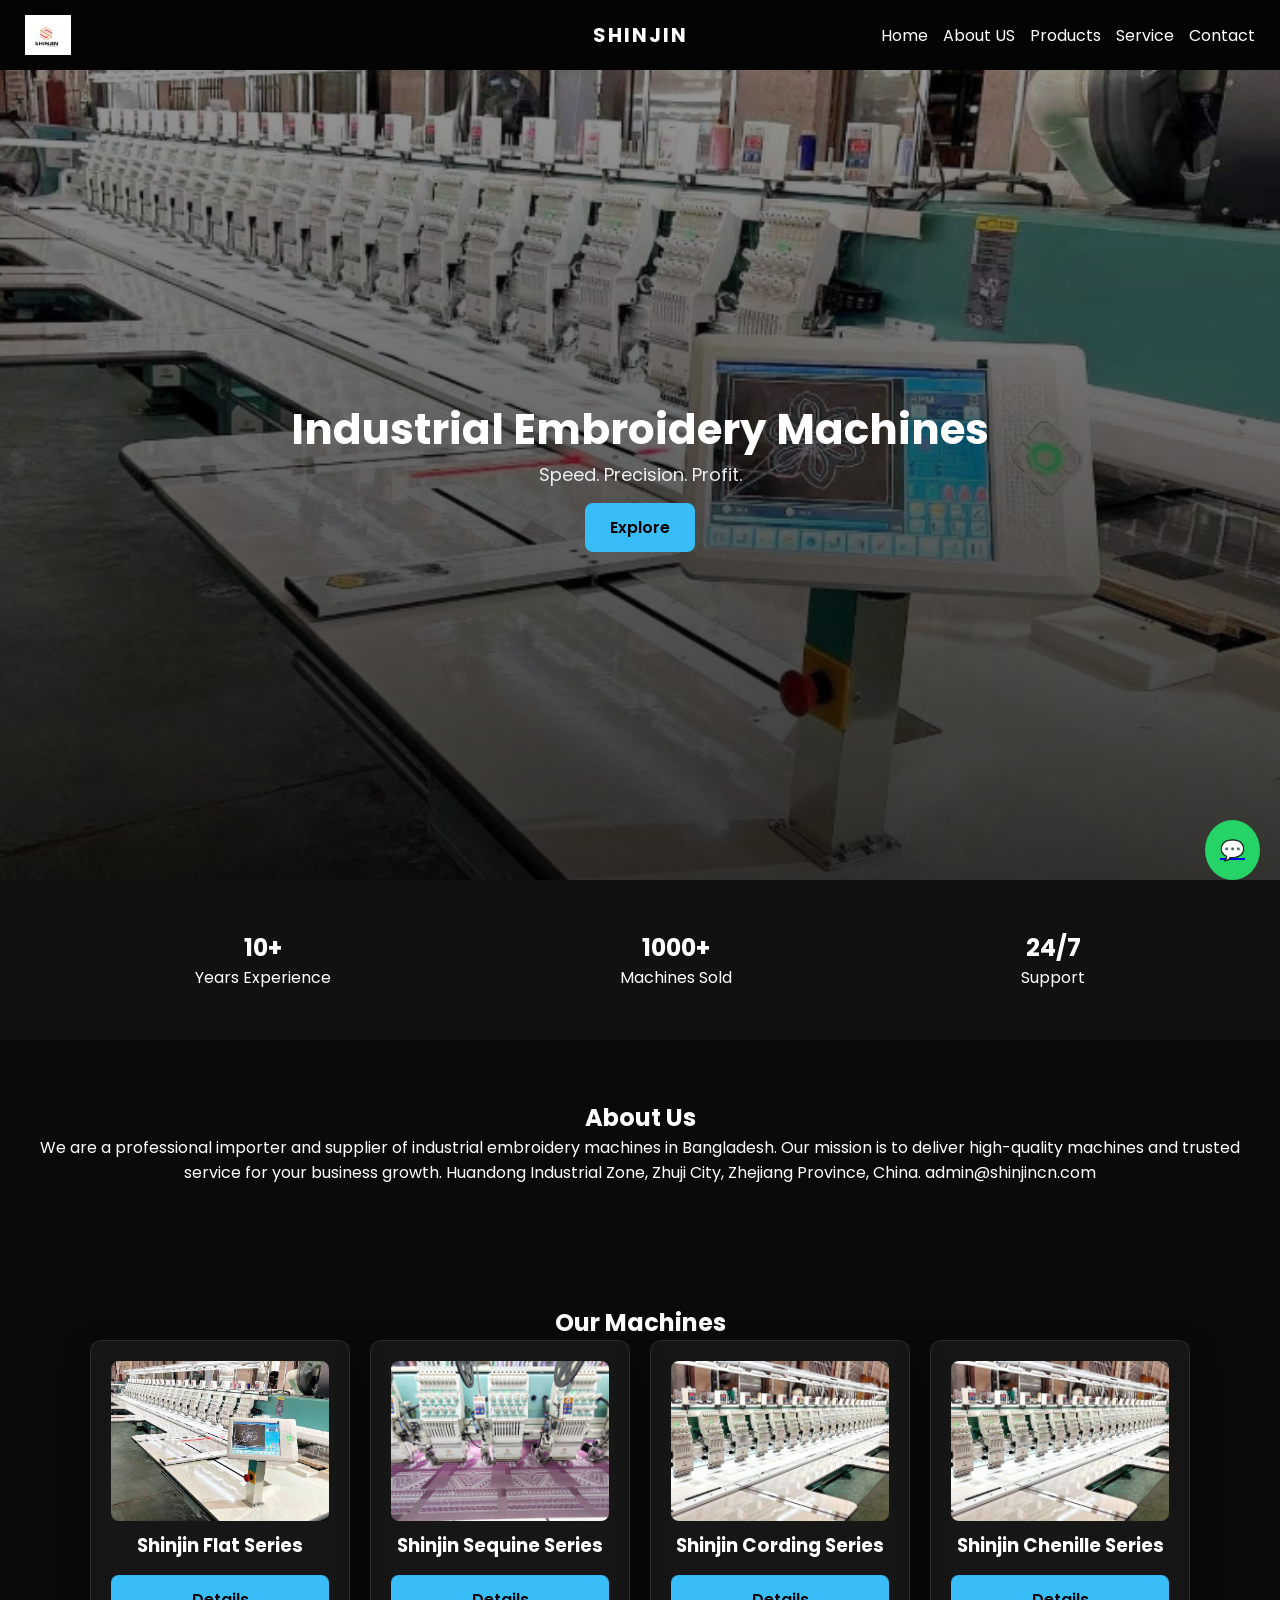
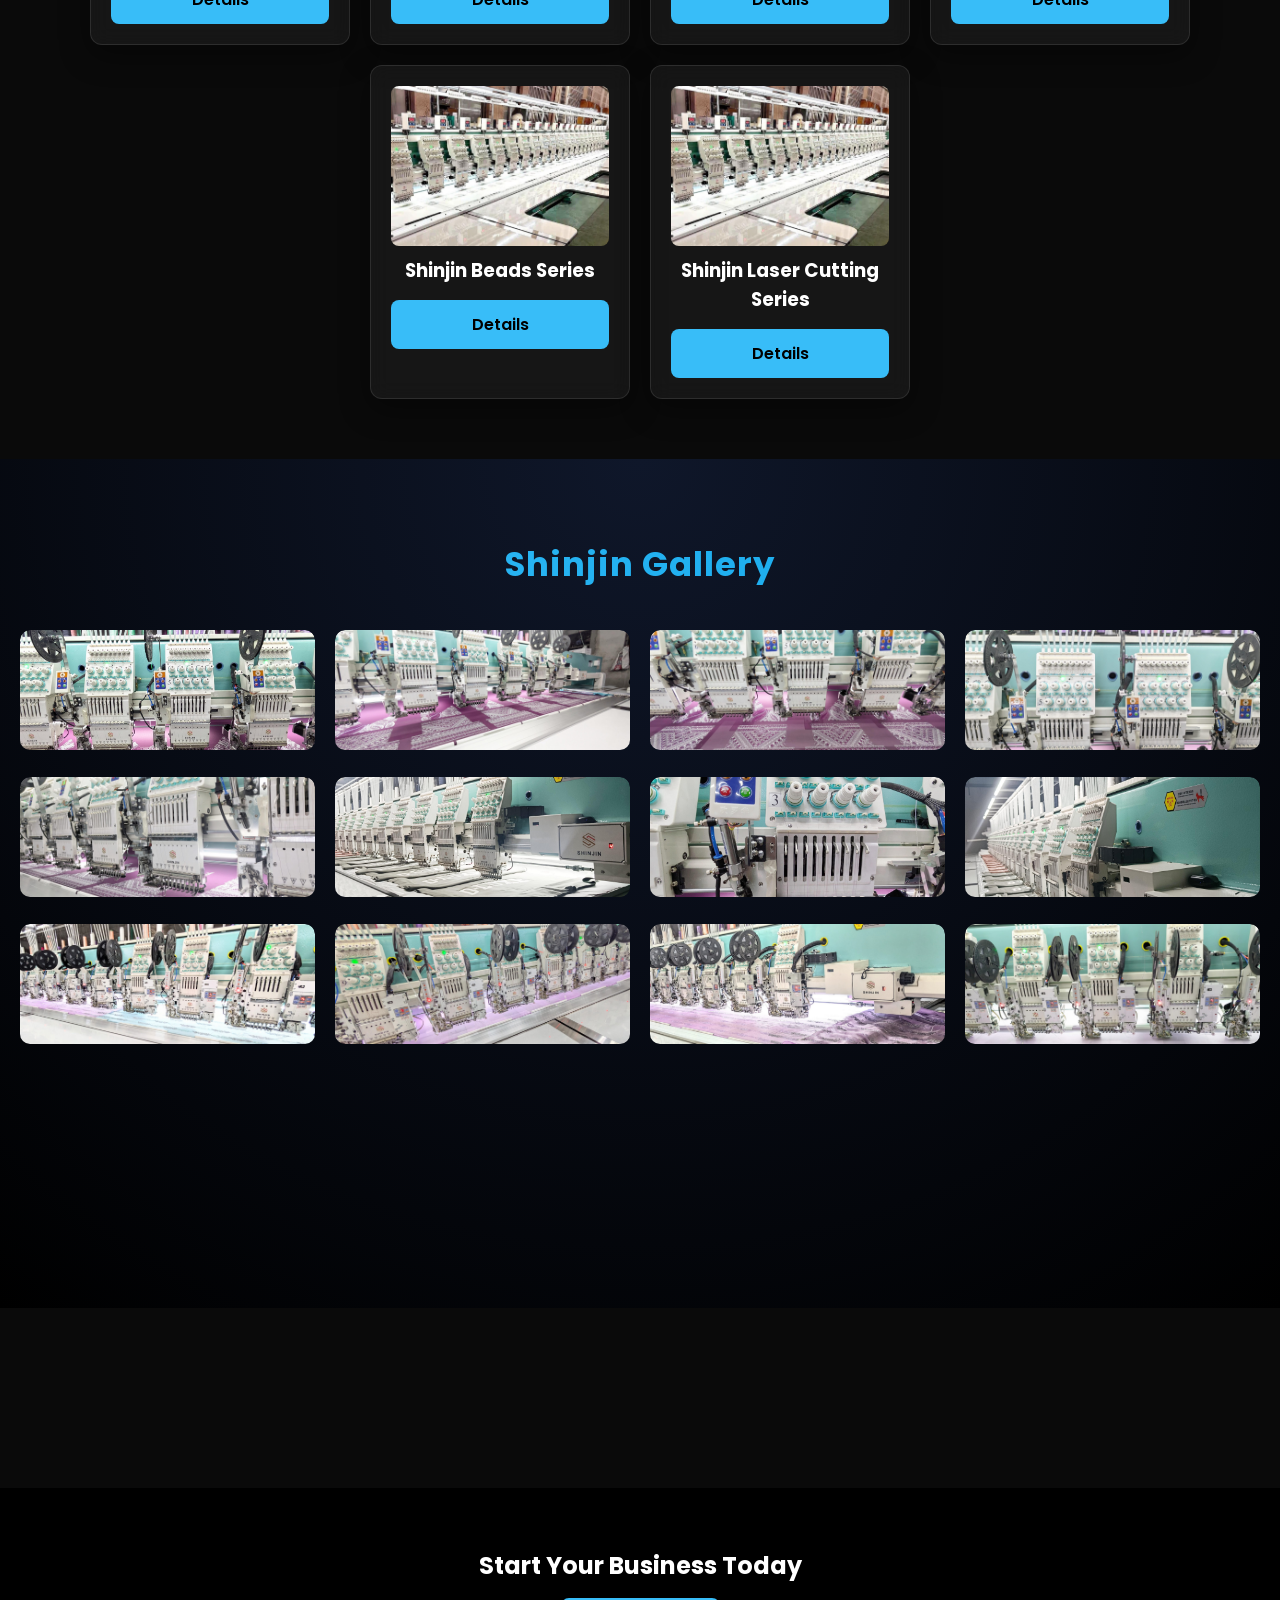
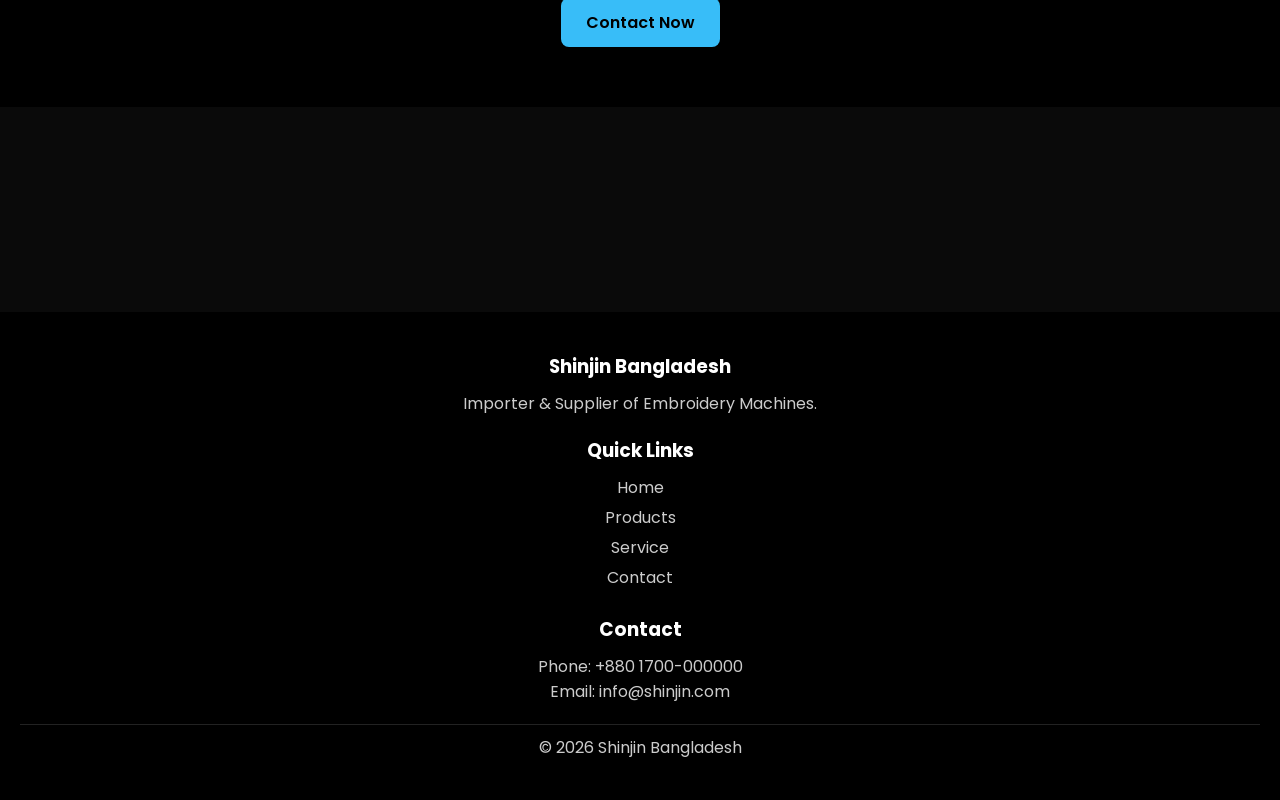
==== index.html @ bee7939e "our machine serise add" ====
<!DOCTYPE html>
<html lang="en">
  <head>
    <meta charset="UTF-8" />
    <meta name="viewport" content="width=device-width, initial-scale=1.0" />
    <title>Shinjin Bangladesh</title>

    <link
      href="https://fonts.googleapis.com/css2?family=Poppins:wght@300;400;600;700&display=swap"
      rel="stylesheet"
    />

    <link rel="stylesheet" href="style.css" />
  </head>

  <body>
    <!-- HEADER -->
    <header>
      <img src="logo.png" class="logo" />

      <div class="brand">SHINJIN</div>

      <div class="menu-toggle" onclick="toggleMenu()">☰</div>

      <nav id="menu">
        <a href="#">Home</a>
        <a href="#about">About US</a>
        <a href="#products">Products</a>
        <a href="#service">Service</a>
        <a href="#contact">Contact</a>
      </nav>
    </header>

    <!-- HERO -->
    <section class="hero">
      <div class="slide active" style="background-image: url('machine1.png')">
        <div class="overlay">
          <h1>Industrial Embroidery Machines</h1>
          <p>Speed. Precision. Profit.</p>
          <a href="#products" class="btn">Explore</a>
        </div>
      </div>

      <div class="slide" style="background-image: url('machine2.png')">
        <div class="overlay">
          <h1>Multihead Machines</h1>
          <p>Bulk Production Solution</p>
        </div>
      </div>

      <div class="slide" style="background-image: url('machine3.png')">
        <div class="overlay">
          <h1>Laser Machines</h1>
          <p>Cutting & Engraving</p>
        </div>
      </div>
    </section>

    <!-- STATS -->
    <section class="stats">
      <div>
        <h2>10+</h2>
        <p>Years Experience</p>
      </div>
      <div>
        <h2>1000+</h2>
        <p>Machines Sold</p>
      </div>
      <div>
        <h2>24/7</h2>
        <p>Support</p>
      </div>
    </section>

    <!-- ABOUT -->
    <section id="about" class="about">
      <h2>About Us</h2>
      <p>
        We are a professional importer and supplier of industrial embroidery
        machines in Bangladesh. Our mission is to deliver high-quality machines
        and trusted service for your business growth. Huandong Industrial Zone,
        Zhuji City, Zhejiang Province, China. admin@shinjincn.com
      </p>
    </section>

    <!-- PRODUCTS -->
    <section id="products" class="products">
      <h2>Our Machines</h2>

      <div class="grid">
        <div class="card">
          <img src="machine1.png" />
          <h3>Shinjin Flat Series</h3>
          <a href="product.html" class="btn">Details</a>
        </div>

        <div class="card">
          <img src="machine2.png" />
          <h3>Shinjin Sequine Series</h3>
          <a href="product.html" class="btn">Details</a>
        </div>

        <div class="card">
          <img src="machine3.png" />
          <h3>Shinjin Cording Series</h3>
          <a href="product.html" class="btn">Details</a>
        </div>
        <div class="card">
          <img src="machine3.png" />
          <h3>Shinjin Chenille Series</h3>
          <a href="product.html" class="btn">Details</a>
        </div>
        <div class="card">
          <img src="machine3.png" />
          <h3>Shinjin Beads Series</h3>
          <a href="product.html" class="btn">Details</a>
        </div>
        <div class="card">
          <img src="machine3.png" />
          <h3>Shinjin Laser Cutting Series</h3>
          <a href="product.html" class="btn">Details</a>
        </div>
      </div>
    </section>
    <!-- PREMIUM GALLERY -->
    <section id="gallery" class="premium-gallery">
      <h2 class="gallery-title">Shinjin Gallery</h2>

      <div class="gallery-grid">
        <div class="gallery-card">
          <img src="images/gallery1.jpg" alt="Shinjin Machine" />
        </div>

        <div class="gallery-card">
          <img src="images/gallery2.jpg" alt="Embroidery Machine" />
        </div>

        <div class="gallery-card">
          <img src="images/gallery3.jpg" alt="Factory Setup" />
        </div>

        <div class="gallery-card">
          <img src="images/gallery4.jpg" alt="Machine Installation" />
        </div>

        <div class="gallery-card">
          <img src="images/gallery5.jpg" alt="Production Work" />
        </div>

        <div class="gallery-card">
          <img src="images/gallery6.jpg" alt="Shinjin Bangladesh" />
        </div>
        <div class="gallery-card">
          <img src="images/gallery7.jpg" alt="Shinjin Bangladesh" />
        </div>
        <div class="gallery-card">
          <img src="images/gallery8.jpg" alt="Shinjin Bangladesh" />
        </div>
        <div class="gallery-card">
          <img src="images/gallery9.jpg" alt="Shinjin Bangladesh" />
        </div>
        <div class="gallery-card">
          <img src="images/gallery10.jpg" alt="Shinjin Bangladesh" />
        </div>
        <div class="gallery-card">
          <img src="images/gallery11.jpg" alt="Shinjin Bangladesh" />
        </div>
        <div class="gallery-card">
          <img src="images/gallery12.jpg" alt="Shinjin Bangladesh" />
        </div>
        <div class="gallery-card">
          <img src="images/gallery13.jpg" alt="Shinjin Bangladesh" />
        </div>
      </div>
      <div class="gallery-controls">
        <button id="showMoreBtn" class="btn">Show More</button>
      </div>
    </section>

    <!-- SERVICE -->
    <section id="service" class="service">
      <h2>Our Services</h2>
      <p>Installation | Maintenance | Repair | Training</p>
    </section>

    <!-- CTA -->
    <section class="cta">
      <h2>Start Your Business Today</h2>
      <a href="#contact" class="btn">Contact Now</a>
    </section>

    <!-- CONTACT -->
    <section id="contact" class="contact">
      <h2>Contact Us</h2>
      <p>Phone: +880 1700-000000</p>
      <p>Email: info@shinjin.com</p>
    </section>

    <!-- WHATSAPP -->
    <a href="https://wa.me/8801700000000" class="whatsapp">💬</a>

    <!-- FOOTER -->
    <footer>
      <div class="footer-container">
        <div class="footer-col">
          <h3>Shinjin Bangladesh</h3>
          <p>Importer & Supplier of Embroidery Machines.</p>
        </div>

        <div class="footer-col">
          <h3>Quick Links</h3>
          <a href="#">Home</a>
          <a href="#products">Products</a>
          <a href="#service">Service</a>
          <a href="#contact">Contact</a>
        </div>

        <div class="footer-col">
          <h3>Contact</h3>
          <p>Phone: +880 1700-000000</p>
          <p>Email: info@shinjin.com</p>
        </div>
      </div>

      <p class="footer-bottom">© 2026 Shinjin Bangladesh</p>
    </footer>

    <!-- SCRIPT -->
    <script>
      /* SLIDER */
      let slides = document.querySelectorAll(".slide");
      let current = 0;

      setInterval(() => {
        slides[current].classList.remove("active");
        current = (current + 1) % slides.length;
        slides[current].classList.add("active");
      }, 4000);

      /* MOBILE MENU */
      function toggleMenu() {
        document.getElementById("menu").classList.toggle("show");
      }

      /* HEADER SHRINK */
      let header = document.querySelector("header");

      window.addEventListener("scroll", () => {
        if (window.scrollY > 50) {
          header.classList.add("shrink");
        } else {
          header.classList.remove("shrink");
        }
      });

      /* ACTIVE MENU */
      const sections = document.querySelectorAll("section");
      const navLinks = document.querySelectorAll("#menu a");

      window.addEventListener("scroll", () => {
        let scrollPos = window.scrollY + 150;

        sections.forEach((section) => {
          let top = section.offsetTop;
          let bottom = top + section.offsetHeight;
          let id = section.getAttribute("id");

          if (scrollPos >= top && scrollPos < bottom) {
            navLinks.forEach((link) => {
              link.classList.remove("active");

              if (link.getAttribute("href") === "#" + id) {
                link.classList.add("active");
              }
            });
          }
        });
      });

      /* AUTO CLOSE MENU */
      document.querySelectorAll("#menu a").forEach((link) => {
        link.addEventListener("click", () => {
          document.getElementById("menu").classList.remove("show");
        });
      });

      document.addEventListener("click", function (e) {
        const menu = document.getElementById("menu");
        const toggle = document.querySelector(".menu-toggle");

        if (!menu.contains(e.target) && !toggle.contains(e.target)) {
          menu.classList.remove("show");
        }
      });

      /* FADE IN */
      const observer = new IntersectionObserver((entries) => {
        entries.forEach((entry) => {
          if (entry.isIntersecting) {
            entry.target.classList.add("show");
          }
        });
      });

      sections.forEach((section) => {
        observer.observe(section);
      });

      /* GALLERY ANIMATION */
      const galleryCards = document.querySelectorAll(".gallery-card");

      const galleryObserver = new IntersectionObserver((entries) => {
        entries.forEach((entry) => {
          if (entry.isIntersecting) {
            entry.target.classList.add("show");
          }
        });
      });

      galleryCards.forEach((card) => {
        galleryObserver.observe(card);
      });

      /* LIGHTBOX */
      document.querySelectorAll(".gallery-card img").forEach((img) => {
        img.addEventListener("click", () => {
          const lightbox = document.createElement("div");
          lightbox.classList.add("lightbox");

          lightbox.innerHTML = `<img src="${img.src}">`;

          lightbox.addEventListener("click", () => {
            lightbox.remove();
          });

          document.body.appendChild(lightbox);
        });
      });

      /* SHOW MORE (MOBILE) */
      const galleryItems = document.querySelectorAll(".gallery-card");
      const showMoreBtn = document.getElementById("showMoreBtn");

      let expanded = false;

      function setupGallery() {
        if (window.innerWidth <= 768) {
          galleryItems.forEach((item, index) => {
            if (index > 2) {
              item.classList.add("hidden");
            }
          });
          showMoreBtn.style.display = "inline-block";
        } else {
          galleryItems.forEach((item) => item.classList.remove("hidden"));
          showMoreBtn.style.display = "none";
        }
      }

      setupGallery();

      showMoreBtn.addEventListener("click", () => {
        expanded = !expanded;

        if (expanded) {
          galleryItems.forEach((item) => item.classList.remove("hidden"));
          showMoreBtn.textContent = "Show Less";
        } else {
          galleryItems.forEach((item, index) => {
            if (index > 2) {
              item.classList.add("hidden");
            }
          });
          showMoreBtn.textContent = "Show More";

          document.getElementById("gallery").scrollIntoView({
            behavior: "smooth",
          });
        }
      });

      window.addEventListener("resize", setupGallery);
    </script>
  </body>
</html>
---- style.css ----
* {
  margin: 0;
  padding: 0;
  box-sizing: border-box;
}

body {
  font-family: "Poppins", sans-serif;
  background: #0a0a0a;
  color: white;
  scroll-behavior: smooth;
}

/* HEADER */
header {
  position: fixed;
  width: 100%;
  top: 0;
  z-index: 1000;
  display: flex;
  justify-content: space-between;
  align-items: center;
  padding: 15px 25px;
  background: rgba(0, 0, 0, 0.6);
  backdrop-filter: blur(10px);
  transition: 0.3s;
}

header.shrink {
  padding: 8px 20px;
  background: rgba(0, 0, 0, 0.85);
}

.logo {
  height: 40px;
}

/* CENTER BRAND */
.brand {
  position: absolute;
  left: 50%;
  transform: translateX(-50%);
  font-weight: 700;
  font-size: 20px;
  letter-spacing: 2px;
  color: white;
}

/* NAV */
nav {
  display: flex;
  gap: 15px;
}

nav a {
  color: white;
  text-decoration: none;
  transition: 0.3s;
  position: relative;
}

nav a:hover {
  color: #38bdf8;
}

/* ACTIVE LINK */
nav a.active {
  color: #38bdf8;
}

nav a.active::after {
  content: "";
  position: absolute;
  width: 100%;
  height: 2px;
  bottom: -5px;
  left: 0;
  background: #38bdf8;
}

/* MENU TOGGLE */
.menu-toggle {
  display: none;
  font-size: 26px;
  cursor: pointer;
}

/* HERO */
.hero {
  margin-top: 70px;
  position: relative;
  height: 90vh;
}

.slide {
  position: absolute;
  width: 100%;
  height: 100%;
  background-size: cover;
  background-position: center;
  opacity: 0;
  transition: 1.2s ease-in-out;
}

.slide.active {
  opacity: 1;
}

.overlay {
  width: 100%;
  height: 100%;
  background: linear-gradient(
    to bottom,
    rgba(0, 0, 0, 0.4),
    rgba(0, 0, 0, 0.8)
  );
  display: flex;
  flex-direction: column;
  justify-content: center;
  align-items: center;
  text-align: center;
  padding: 20px;
}

.overlay h1 {
  font-size: 42px;
}

.overlay p {
  font-size: 18px;
  opacity: 0.9;
}

/* BUTTON */
.btn {
  display: inline-block;
  margin-top: 15px;
  background: #38bdf8;
  padding: 12px 25px;
  color: black;
  text-decoration: none;
  border-radius: 8px;
  transition: 0.3s;
  font-weight: 600;
}

.btn:hover {
  background: #0ea5e9;
  transform: scale(1.05);
}

/* STATS */
.stats {
  display: flex;
  justify-content: space-around;
  padding: 50px;
  background: #111;
  flex-wrap: wrap;
  text-align: center;
}

/* ABOUT */
.about {
  padding: 60px 20px;
  text-align: center;
}

/* PRODUCTS */
.products {
  padding: 60px 20px;
  text-align: center;
}
/* PRODUCT PAGE */
.product-page {
  display: flex;
  gap: 40px;
  padding: 120px 40px;
  flex-wrap: wrap;
  align-items: center;
  justify-content: center;
}
/* PREMIUM GALLERY */
.premium-gallery {
  padding: 80px 20px;
  background: radial-gradient(circle at top, #0f172a, #000);
  text-align: center;
}

.gallery-title {
  font-size: 34px;
  margin-bottom: 40px;
  font-weight: 700;
  letter-spacing: 1px;
  background: linear-gradient(90deg, #38bdf8, #0ea5e9);
  -webkit-background-clip: text;
  -webkit-text-fill-color: transparent;
}

/* GRID */
.gallery-grid {
  display: grid;
  grid-template-columns: repeat(auto-fit, minmax(260px, 1fr));
  gap: 20px;
}

/* CARD */
.gallery-card {
  position: relative;
  overflow: hidden;
  border-radius: 16px;
  cursor: pointer;
  transform: translateY(40px);
  opacity: 0;
  transition: 0.6s ease;
}

.gallery-card.show {
  transform: translateY(0);
  opacity: 1;
}

/* IMAGE */
.gallery-card img {
  width: 100%;
  height: 260px;
  object-fit: cover;
  transition: 0.5s ease;
}

/* HOVER EFFECT */
.gallery-card:hover img {
  transform: scale(1.12) rotate(1deg);
}

/* OVERLAY */
.gallery-card::after {
  content: "VIEW";
  position: absolute;
  top: 0;
  left: 0;
  width: 100%;
  height: 100%;
  background: rgba(0, 0, 0, 0.6);
  color: white;
  font-weight: 600;
  font-size: 18px;
  display: flex;
  justify-content: center;
  align-items: center;
  opacity: 0;
  transition: 0.4s;
}

.gallery-card:hover::after {
  opacity: 1;
}

/* LIGHTBOX */
.lightbox {
  position: fixed;
  top: 0;
  left: 0;
  width: 100%;
  height: 100%;
  background: rgba(0, 0, 0, 0.9);
  display: flex;
  justify-content: center;
  align-items: center;
  z-index: 9999;
}

.lightbox img {
  max-width: 90%;
  max-height: 85%;
  border-radius: 12px;
  animation: zoomIn 0.4s ease;
}

/* IMAGE SECTION */
.product-img {
  flex: 1;
  display: flex;
  justify-content: center;
  align-items: center;
}

.product-img img {
  width: 100%;
  max-width: 420px;
  height: auto;
  border-radius: 12px;
  box-shadow: 0 10px 30px rgba(0, 0, 0, 0.5);
  transition: 0.3s;
}

.product-img img:hover {
  transform: scale(1.03);
}

/* INFO SECTION */
.product-info {
  flex: 1;
  max-width: 500px;
}

/* LIST */
.product-info ul {
  margin: 20px 0;
  padding-left: 20px;
}

.product-info li {
  margin-bottom: 10px;
  font-size: 15px;
  opacity: 0.9;
}
/* GALLERY */
.gallery {
  display: flex;
  gap: 12px;
  justify-content: center;
  padding: 20px;
  flex-wrap: wrap;
}
.gallery-card {
  border-radius: 10px;
}

.gallery-card img {
  border-radius: 10px;
}

.gallery img {
  width: 90px;
  height: 70px;
  object-fit: cover;
  cursor: pointer;
  border-radius: 8px;
  transition: 0.3s;
  border: 2px solid transparent;
}

.gallery img:hover {
  transform: scale(1.08);
  border-color: #38bdf8;
}

/* BUTTON CENTER */
.gallery-controls {
  margin-top: 30px;
  text-align: center;
}

.grid {
  display: flex;
  gap: 20px;
  justify-content: center;
  flex-wrap: wrap;
}

.card {
  background: rgba(255, 255, 255, 0.05);
  backdrop-filter: blur(10px);
  border: 1px solid rgba(255, 255, 255, 0.1);
  box-shadow: 0 10px 30px rgba(0, 0, 0, 0.4);
  padding: 20px;
  width: 260px;
  border-radius: 12px;
  transition: 0.3s;
  display: flex;
  flex-direction: column;
}

.card:hover {
  transform: translateY(-10px);
}

.card img {
  width: 100%;
  height: 160px;
  object-fit: cover;
  border-radius: 8px;
  margin-bottom: 10px;
}

/* SERVICE */
.service {
  padding: 60px 20px;
  text-align: center;
  background: #111;
}

/* CTA */
.cta {
  padding: 60px 20px;
  text-align: center;
  background: black;
}

/* CONTACT */
.contact {
  padding: 60px 20px;
  text-align: center;
  background: #111;
}

/* WHATSAPP */
.whatsapp {
  position: fixed;
  bottom: 20px;
  right: 20px;
  background: #25d366;
  padding: 15px;
  border-radius: 50%;
  font-size: 20px;
}

/* FOOTER */
footer {
  background: #000;
  padding: 40px 20px;
  color: #ccc;
}

.footer-container {
  display: flex;
  justify-content: space-between;
  flex-wrap: wrap;
  gap: 20px;
}

.footer-col {
  flex: 1;
  min-width: 200px;
}

.footer-col h3 {
  color: white;
  margin-bottom: 10px;
}

.footer-col a {
  display: block;
  color: #ccc;
  text-decoration: none;
  margin-bottom: 5px;
}

.footer-col a:hover {
  color: #38bdf8;
}

.footer-bottom {
  text-align: center;
  margin-top: 20px;
  border-top: 1px solid #222;
  padding-top: 10px;
}

/* FADE IN */
.about,
.products,
.service,
.contact,
.stats {
  opacity: 0;
  transform: translateY(40px);
  transition: 0.6s ease;
}

.show {
  opacity: 1;
  transform: translateY(0);
}

/* MOBILE */
@media (max-width: 768px) {
  .menu-toggle {
    display: block;
  }

  nav {
    display: none;
    position: fixed;
    top: 50%;
    left: 50%;
    transform: translate(-50%, -50%);
    background: rgba(0, 0, 0, 0.95);
    backdrop-filter: blur(15px);
    width: 85%;
    max-width: 300px;
    padding: 30px 20px;
    border-radius: 15px;
    flex-direction: column;
    align-items: center;
    gap: 20px;
    z-index: 2000;
  }

  nav.show {
    display: flex;
  }

  nav a {
    font-size: 18px;
    padding: 10px 0;
    width: 100%;
    text-align: center;
    border-bottom: 1px solid rgba(255, 255, 255, 0.1);
  }

  nav a:last-child {
    border-bottom: none;
  }

  .overlay h1 {
    font-size: 26px;
  }

  .btn {
    width: 90%;
  }
  .product-page {
    flex-direction: column;
    padding: 100px 20px;
    text-align: center;
  }

  .product-img img {
    max-width: 90%;
  }

  .product-info {
    max-width: 100%;
  }

  .gallery img {
    width: 70px;
    height: 60px;
  }
  .gallery-title {
    font-size: 26px;
  }

  .gallery-card img {
    height: 200px;
  }
  .gallery-card.hidden {
    display: none;
  }
  /* .gallery-grid {
    grid-template-columns: repeat(2, 1fr); /* 2 column */
  gap: 10px;
}

.gallery-card img {
  height: 140px; /* image ছোট */
}
*/ .gallery-grid {
  grid-template-columns: repeat(2, 1fr);
}

.gallery-card img {
  height: 120px;
}

.footer-container {
  flex-direction: column;
  text-align: center;
}
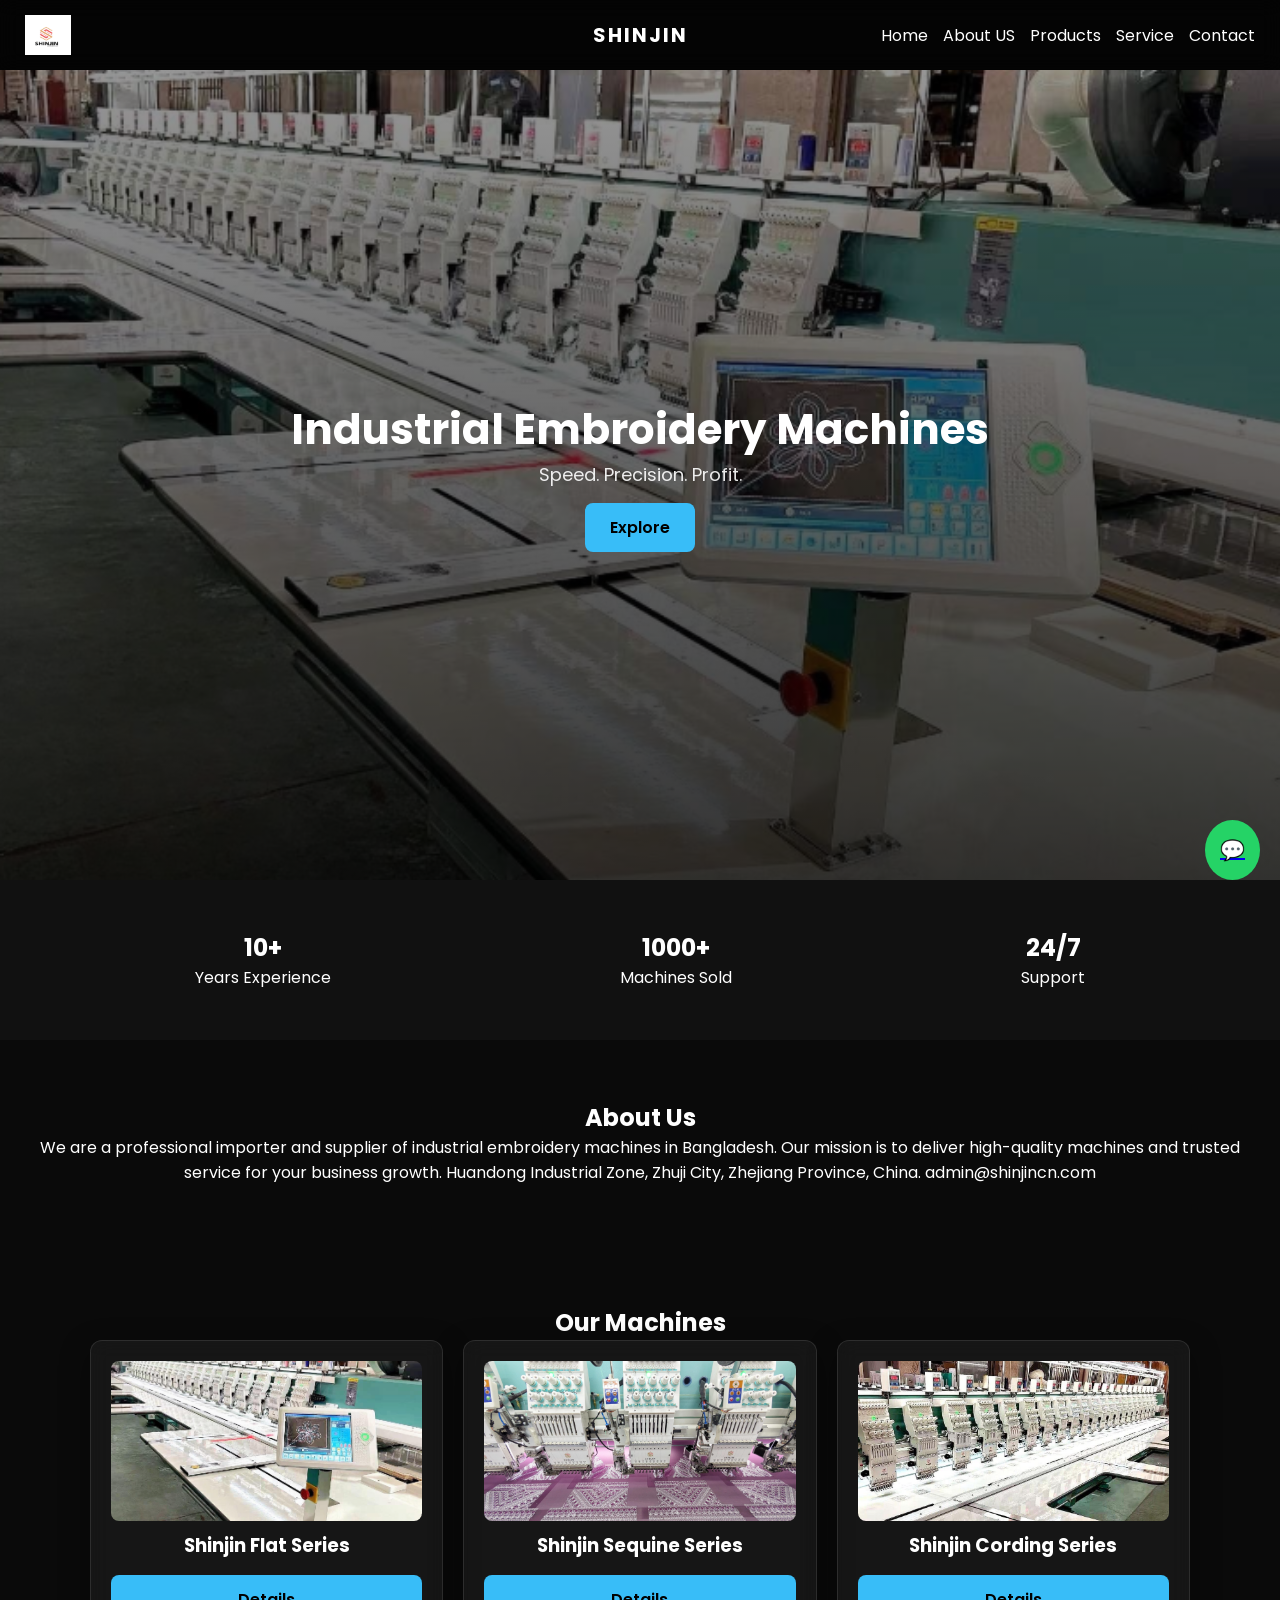
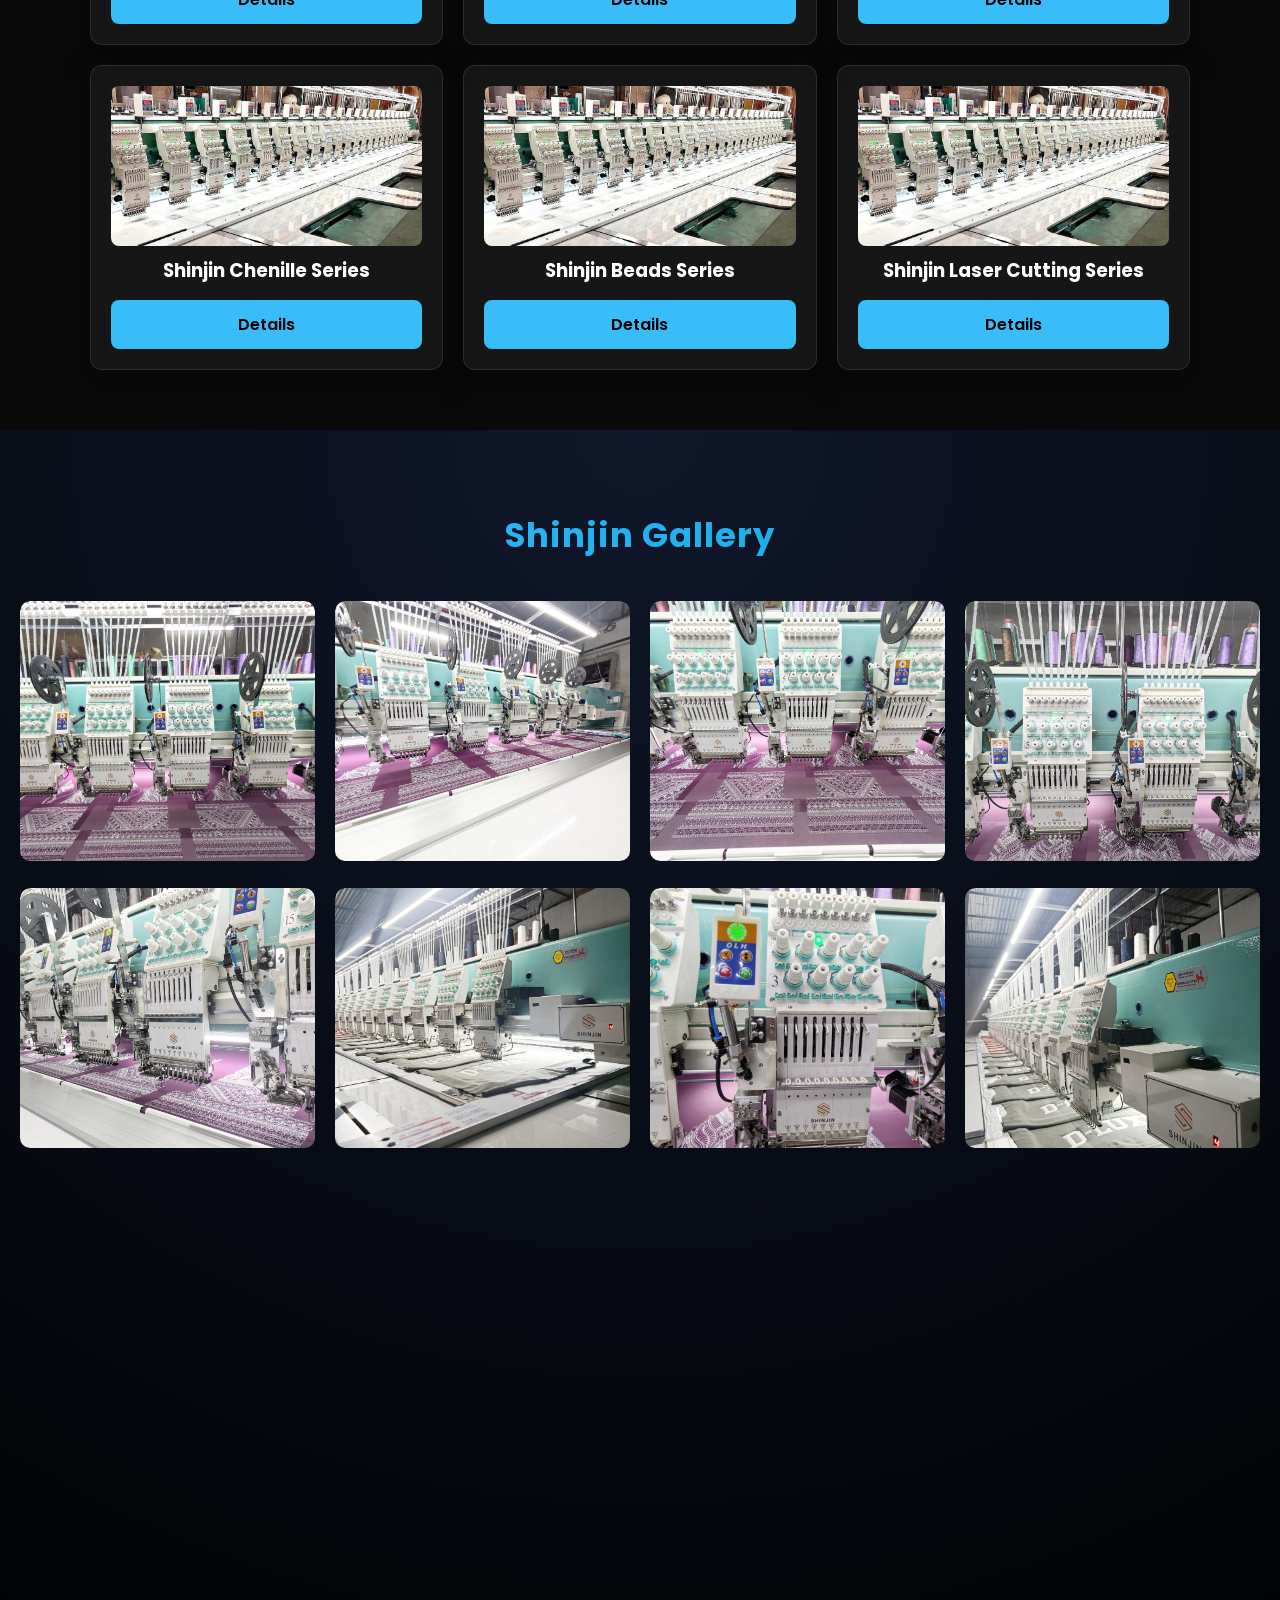
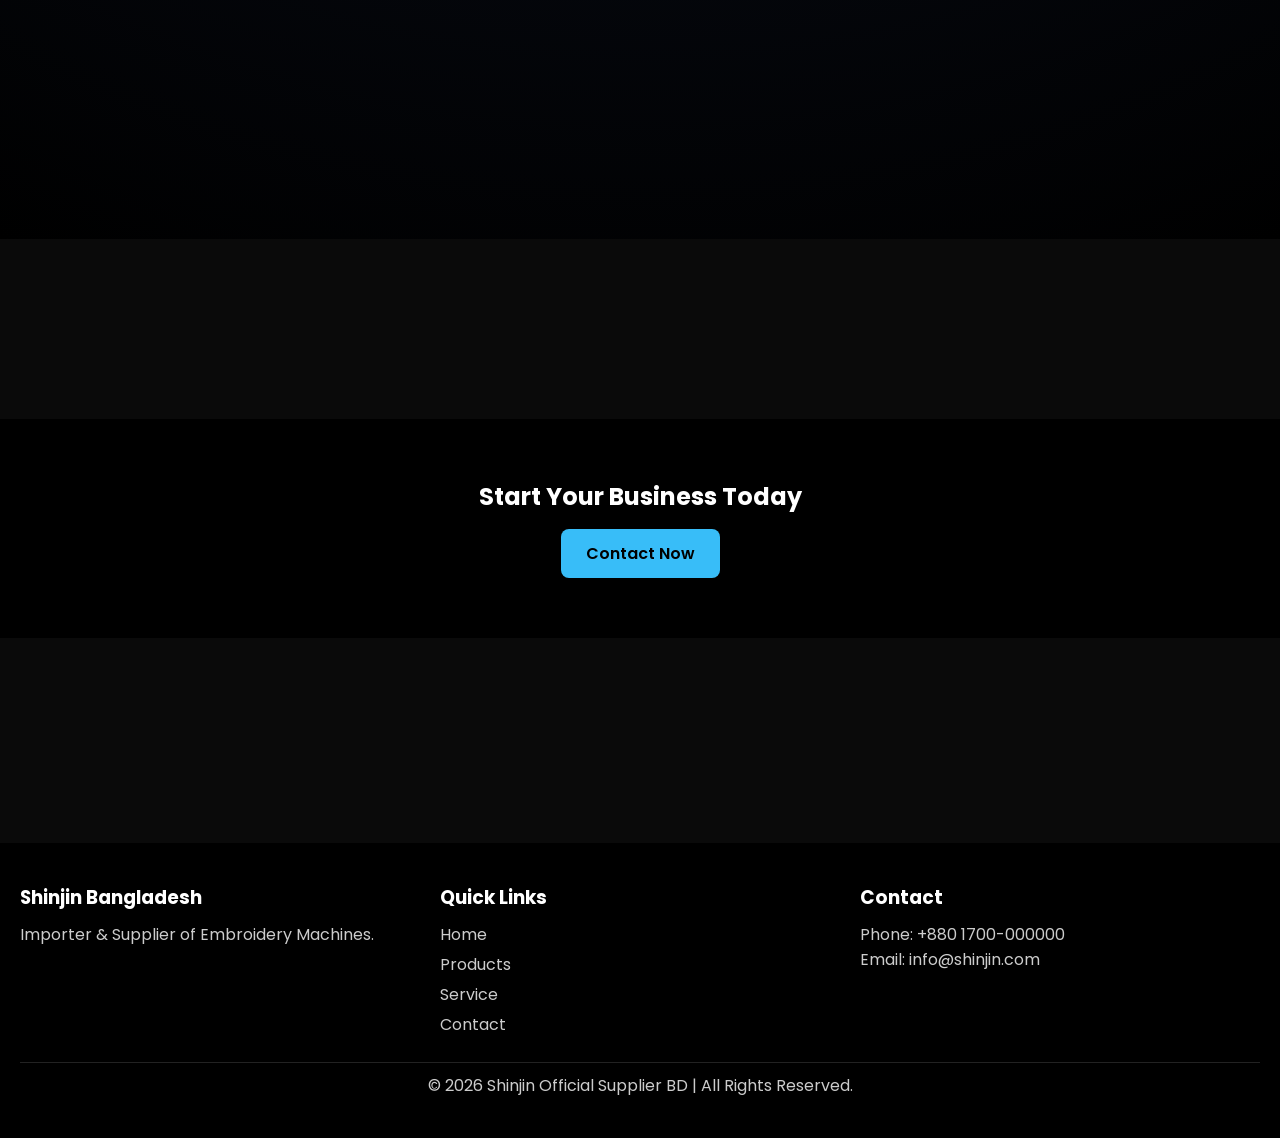
==== commit fd46d2b3: "machine detals update" ====
--- a/index.html
+++ b/index.html
@@ -222,7 +222,9 @@
         </div>
       </div>
 
-      <p class="footer-bottom">© 2026 Shinjin Bangladesh</p>
+      <p class="footer-bottom">
+        © 2026 Shinjin Official Supplier BD | All Rights Reserved.
+      </p>
     </footer>
 
     <!-- SCRIPT -->
--- a/style.css
+++ b/style.css
@@ -352,10 +352,11 @@
 }
 
 .grid {
-  display: flex;
+  display: grid;
+  grid-template-columns: repeat(3, 1fr); /* desktop 3 column */
   gap: 20px;
-  justify-content: center;
-  flex-wrap: wrap;
+  max-width: 1100px;
+  margin: auto;
 }
 
 .card {
@@ -364,7 +365,7 @@
   border: 1px solid rgba(255, 255, 255, 0.1);
   box-shadow: 0 10px 30px rgba(0, 0, 0, 0.4);
   padding: 20px;
-  width: 260px;
+  width: 100%;
   border-radius: 12px;
   transition: 0.3s;
   display: flex;
@@ -534,7 +535,7 @@
     max-width: 100%;
   }
 
-  .gallery img {
+  */ .gallery img {
     width: 70px;
     height: 60px;
   }
@@ -548,7 +549,7 @@
   .gallery-card.hidden {
     display: none;
   }
-  /* .gallery-grid {
+  .gallery-grid {
     grid-template-columns: repeat(2, 1fr); /* 2 column */
   gap: 10px;
 }
@@ -556,8 +557,8 @@
 .gallery-card img {
   height: 140px; /* image ছোট */
 }
-*/ .gallery-grid {
-  grid-template-columns: repeat(2, 1fr);
+.grid {
+  grid-template-columns: repeat(2, 1fr); /* Mobile: 2 ta kore */
 }
 
 .gallery-card img {
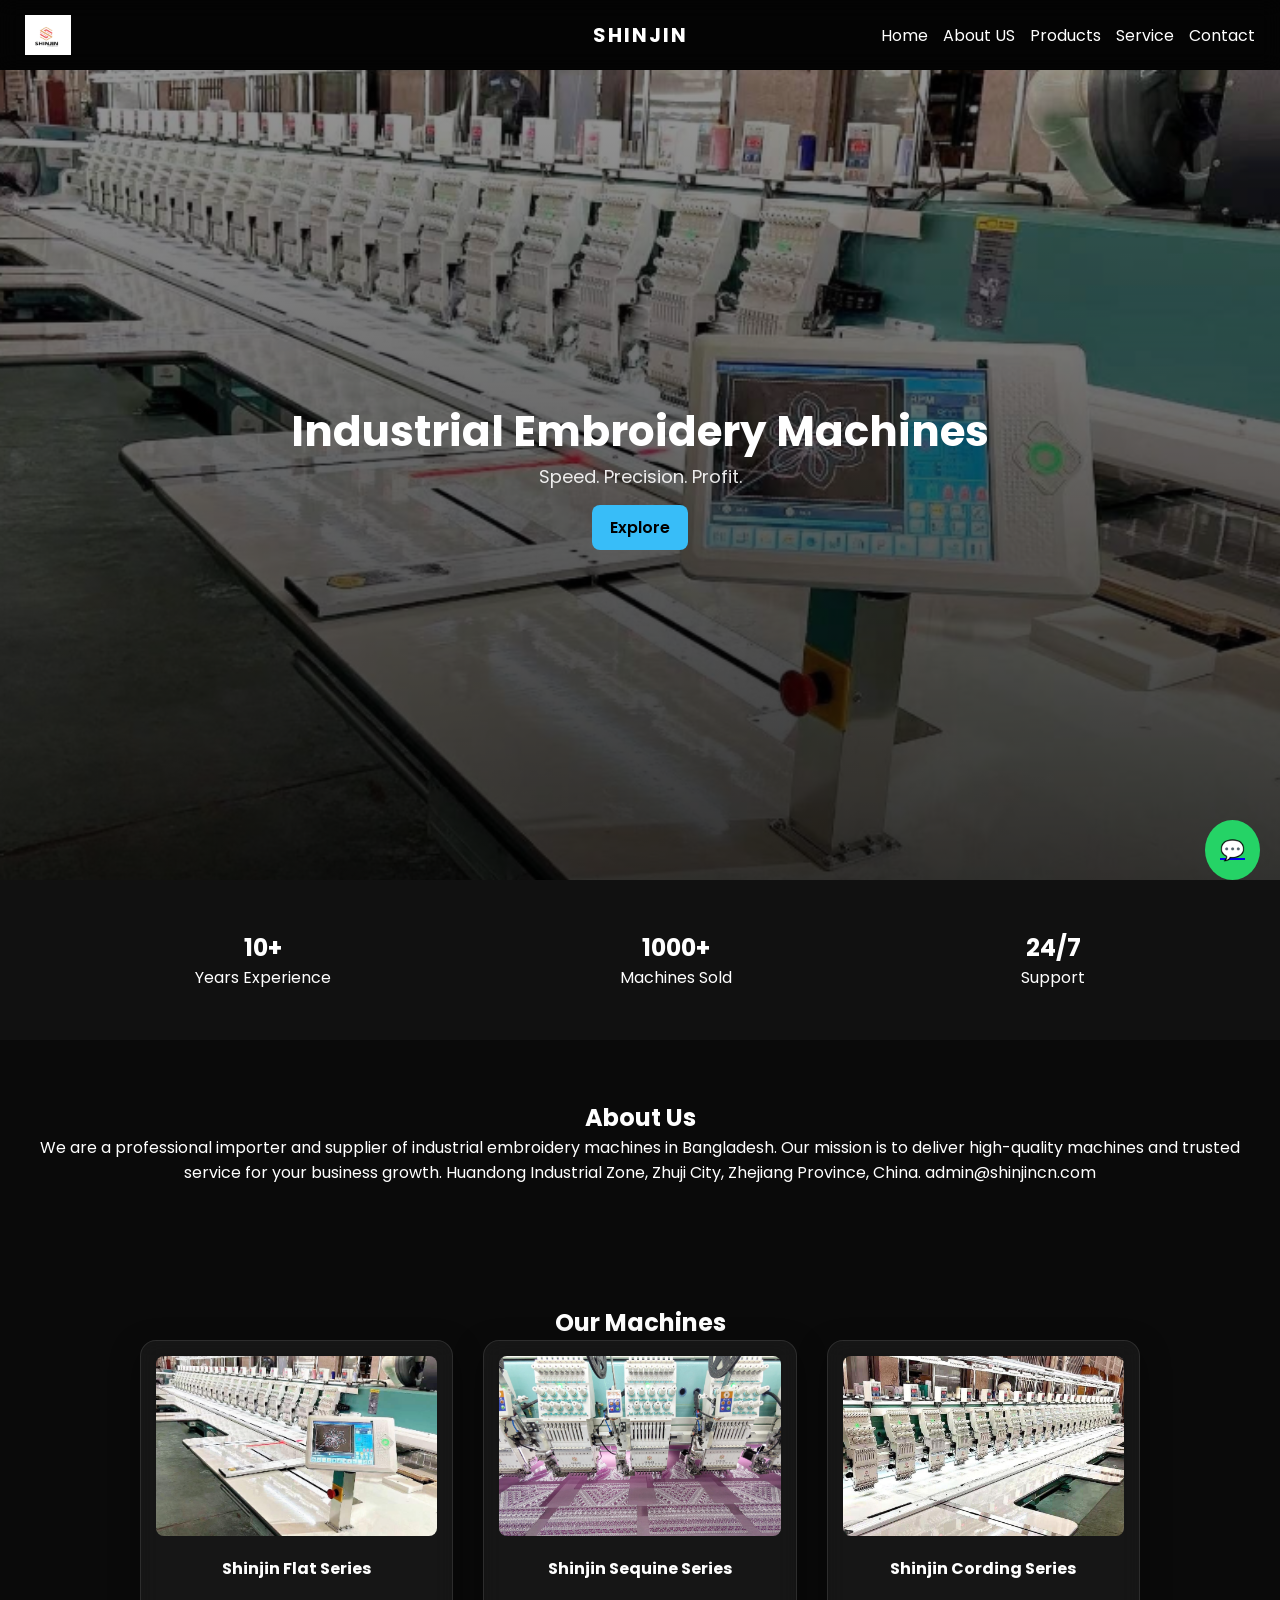
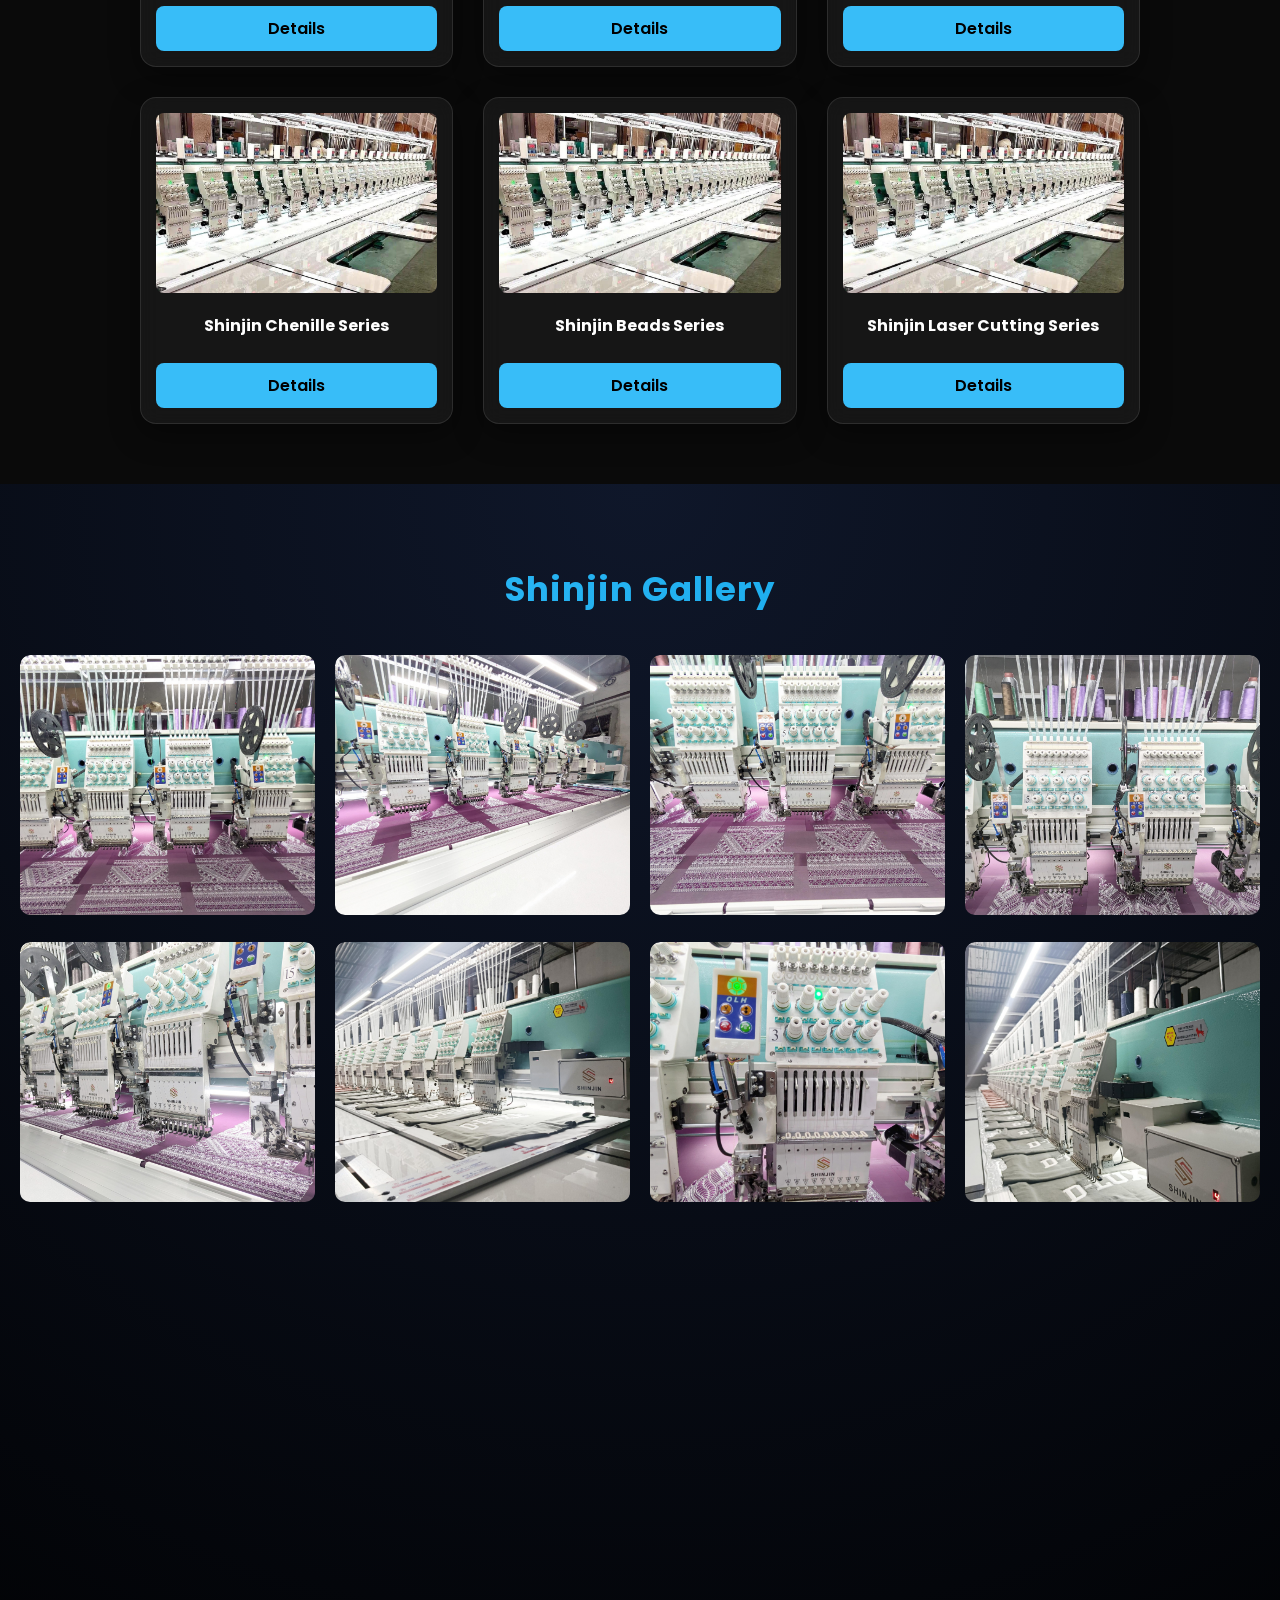
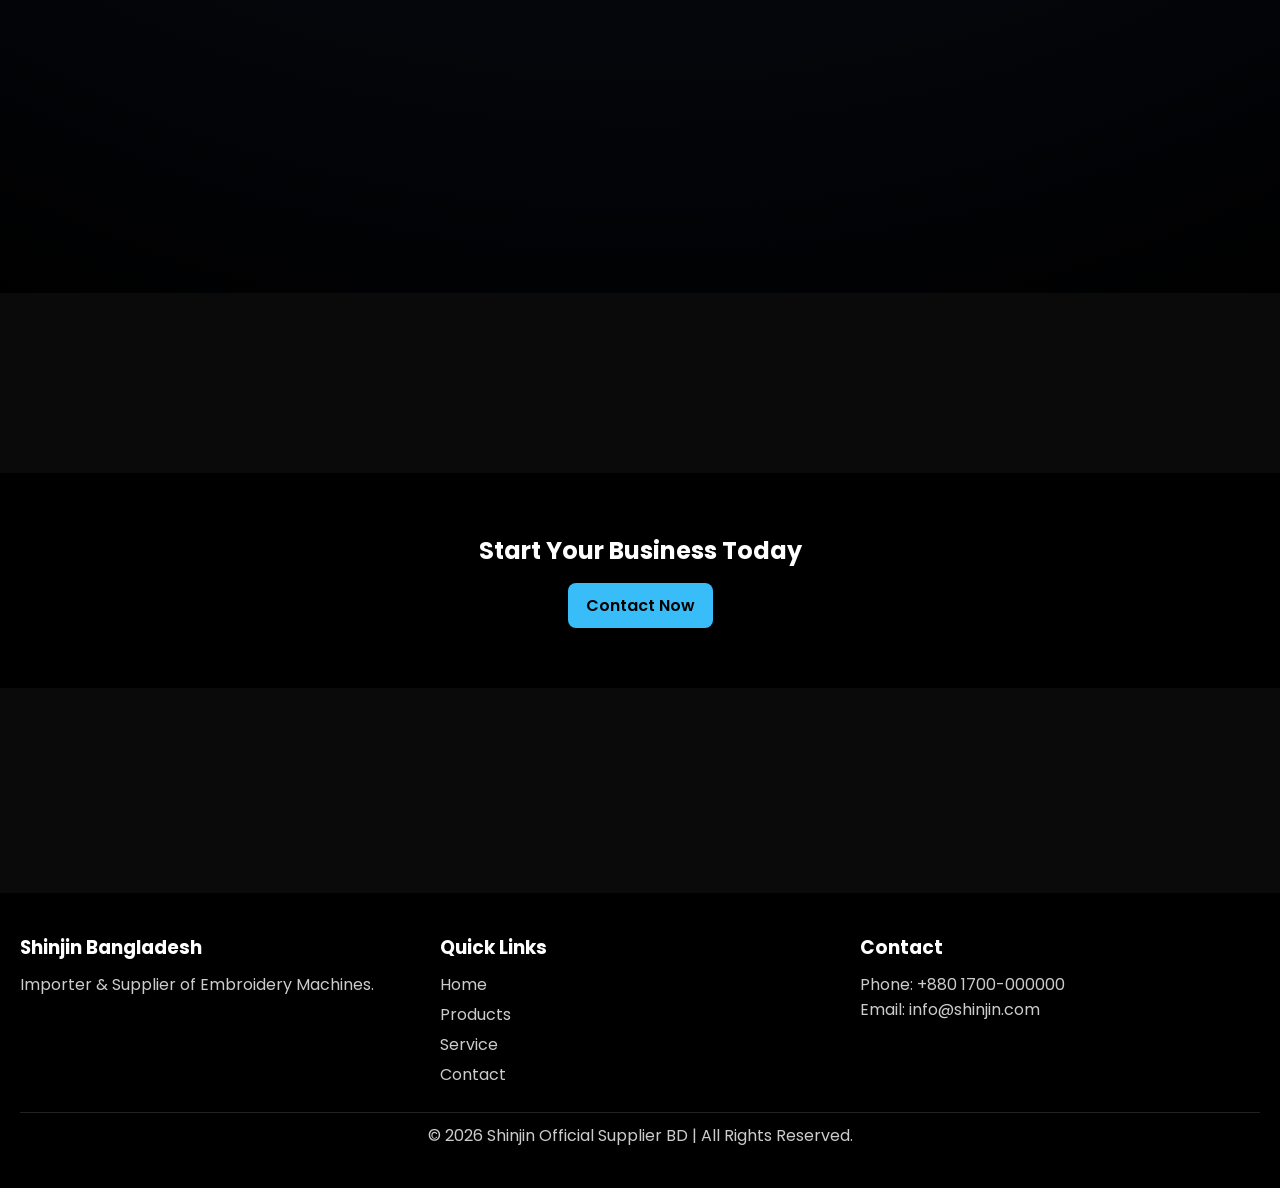
==== commit bfef0fdd: "gallery 3 to 4 change" ====
--- a/index.html
+++ b/index.html
@@ -348,7 +348,7 @@
       function setupGallery() {
         if (window.innerWidth <= 768) {
           galleryItems.forEach((item, index) => {
-            if (index > 2) {
+            if (index > 3) {
               item.classList.add("hidden");
             }
           });
@@ -369,7 +369,7 @@
           showMoreBtn.textContent = "Show Less";
         } else {
           galleryItems.forEach((item, index) => {
-            if (index > 2) {
+            if (index > 3) {
               item.classList.add("hidden");
             }
           });
--- a/style.css
+++ b/style.css
@@ -136,12 +136,16 @@
   display: inline-block;
   margin-top: 15px;
   background: #38bdf8;
-  padding: 12px 25px;
+  padding: 10px 18px;
+  width: auto;
   color: black;
   text-decoration: none;
   border-radius: 8px;
   transition: 0.3s;
   font-weight: 600;
+}
+.card .btn {
+  margin-top: auto;
 }
 
 .btn:hover {
@@ -354,8 +358,8 @@
 .grid {
   display: grid;
   grid-template-columns: repeat(3, 1fr); /* desktop 3 column */
-  gap: 20px;
-  max-width: 1100px;
+  gap: 30px;
+  max-width: 1000px;
   margin: auto;
 }
 
@@ -364,21 +368,28 @@
   backdrop-filter: blur(10px);
   border: 1px solid rgba(255, 255, 255, 0.1);
   box-shadow: 0 10px 30px rgba(0, 0, 0, 0.4);
-  padding: 20px;
-  width: 100%;
-  border-radius: 12px;
+  padding: 15px;
+  width: 100%;
+  border-radius: 16px;
   transition: 0.3s;
   display: flex;
   flex-direction: column;
-}
-
+  justify-content: space-between;
+  height: 100%;
+}
+.card h3 {
+  font-size: 16px;
+  min-height: 40px;
+  margin: 10px 0;
+  text-align: center;
+}
 .card:hover {
   transform: translateY(-10px);
 }
 
 .card img {
   width: 100%;
-  height: 160px;
+  height: 180px;
   object-fit: cover;
   border-radius: 8px;
   margin-bottom: 10px;
@@ -558,11 +569,15 @@
   height: 140px; /* image ছোট */
 }
 .grid {
-  grid-template-columns: repeat(2, 1fr); /* Mobile: 2 ta kore */
-}
-
-.gallery-card img {
+  grid-template-columns: repeat(2, 1fr); 
+  /* Mobile: 2 ta kore */
+  gap: 15px;
+}
+.card img {
   height: 120px;
+}
+card h3 {
+  font-size: 14px;
 }
 
 .footer-container {
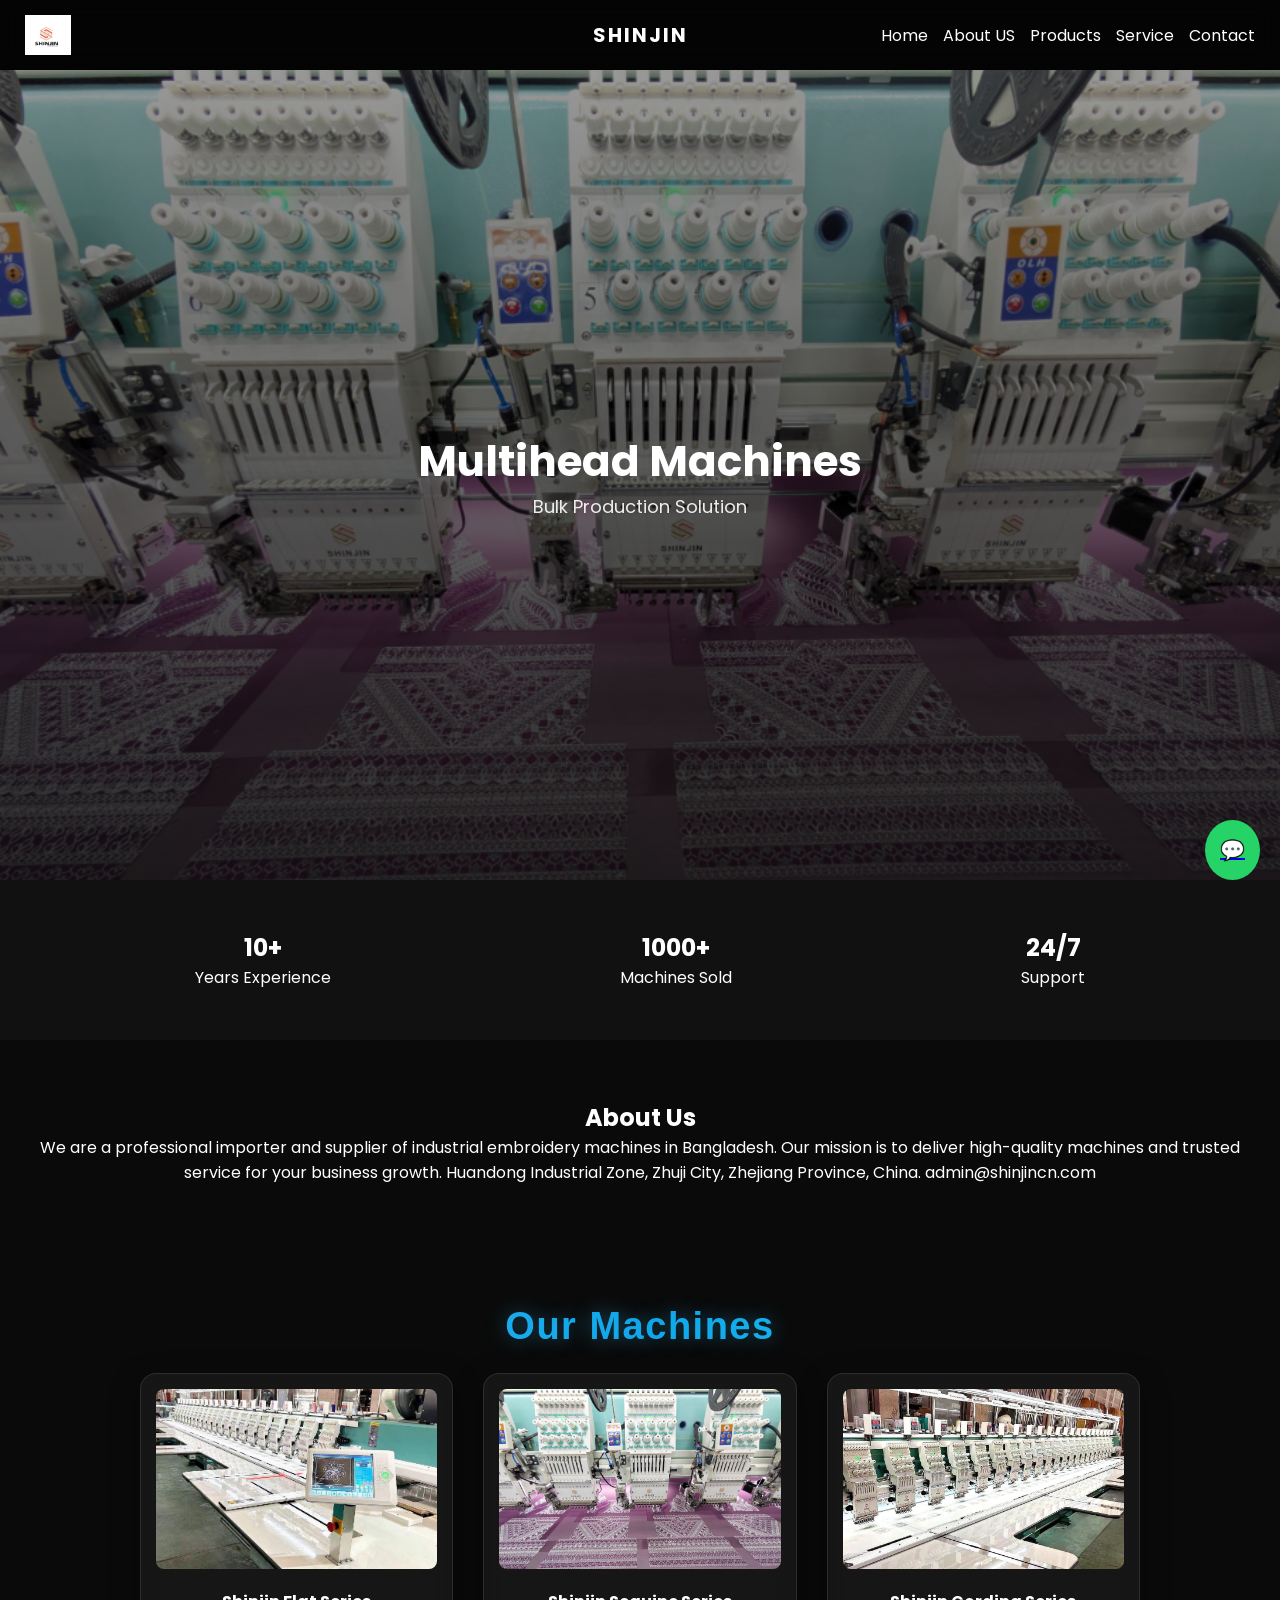
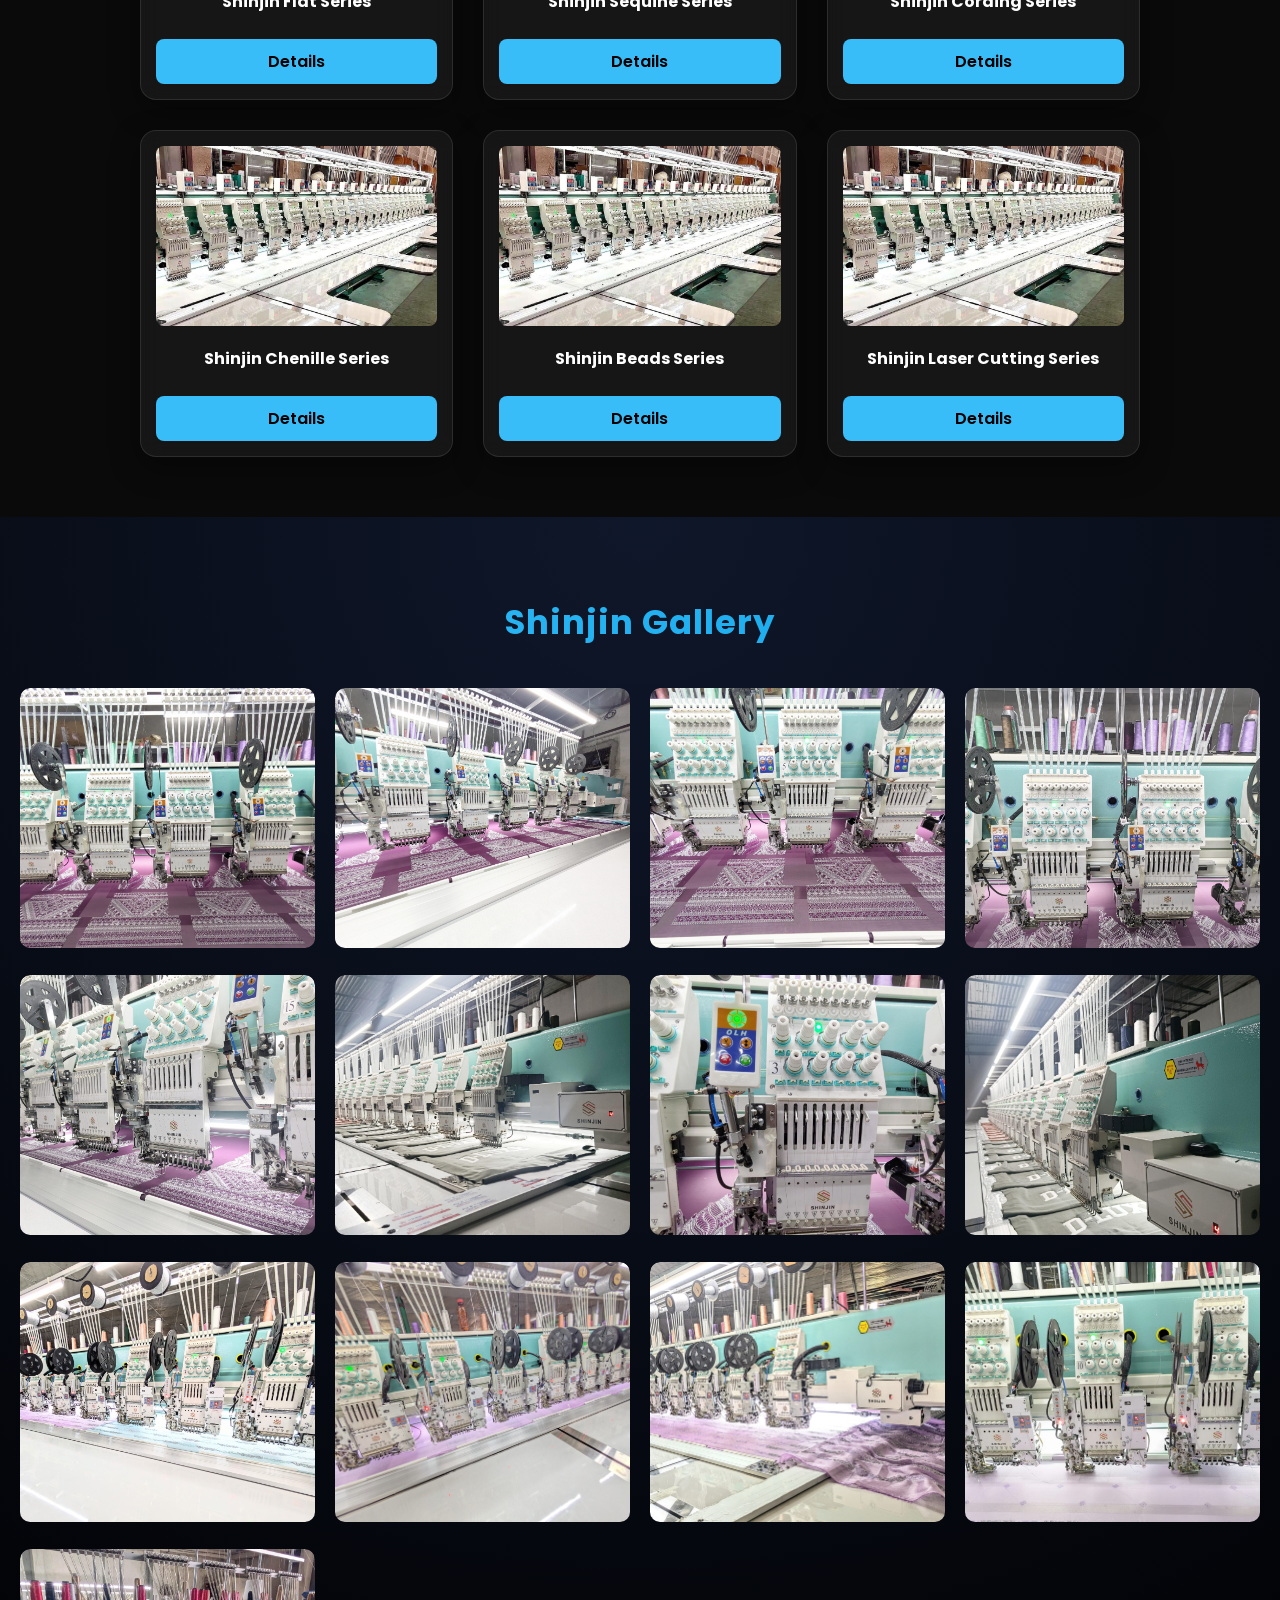
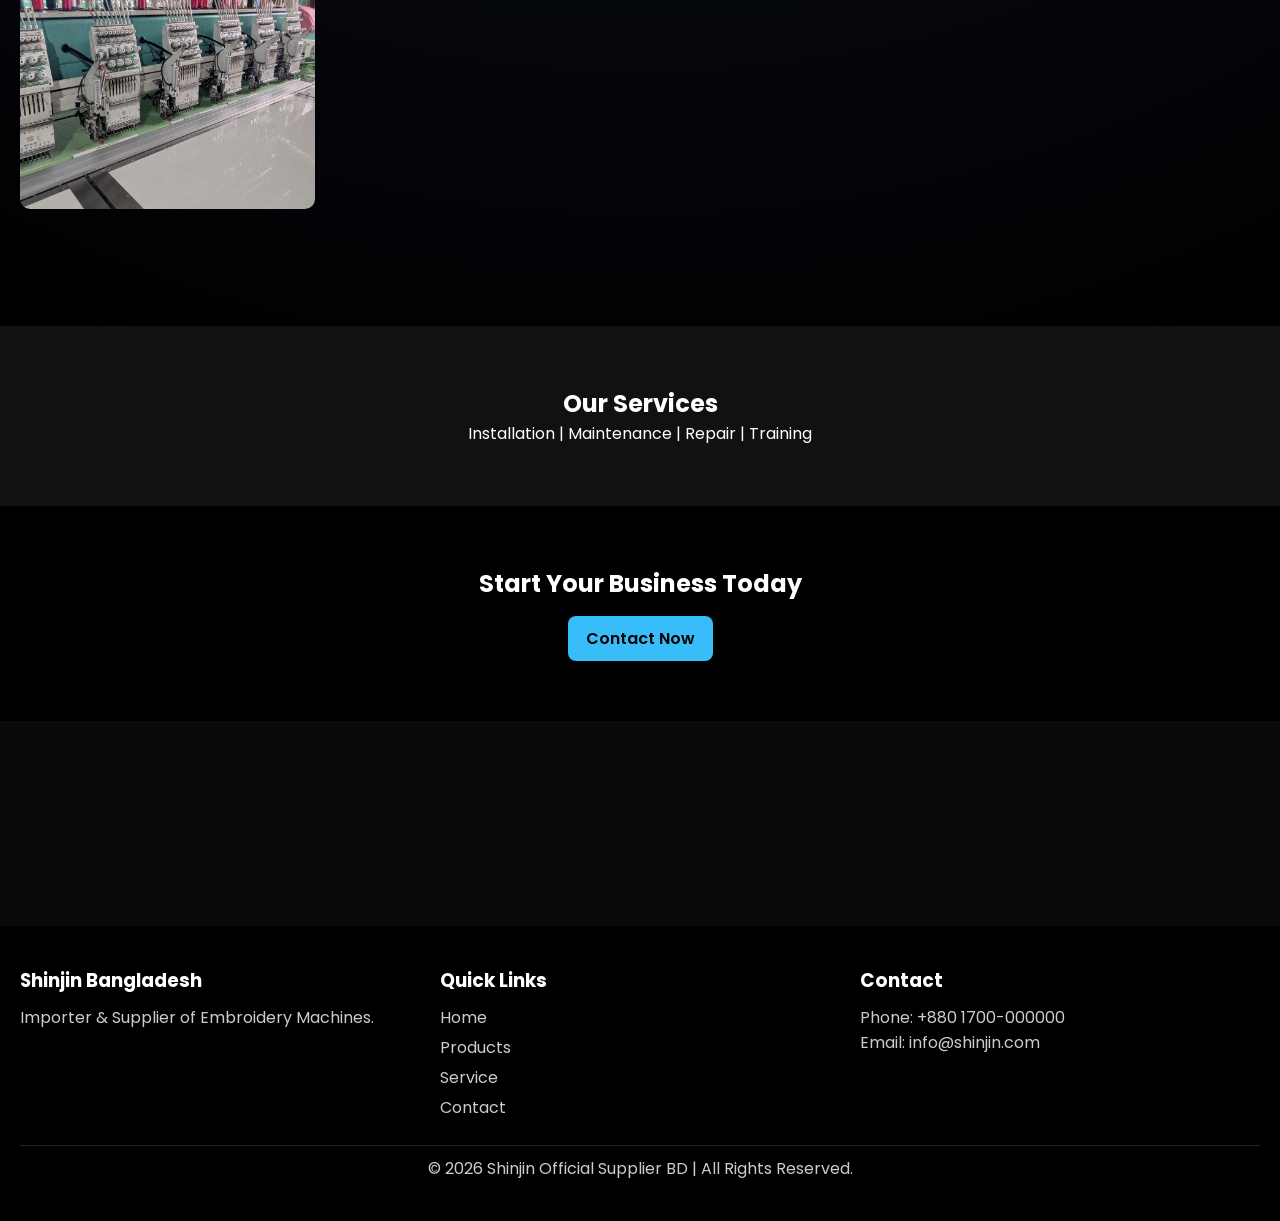
==== commit f9ac0002: "product-title" ====
--- a/index.html
+++ b/index.html
@@ -85,7 +85,7 @@
 
     <!-- PRODUCTS -->
     <section id="products" class="products">
-      <h2>Our Machines</h2>
+      <h2 class="products-titel">Our Machines</h2>
 
       <div class="grid">
         <div class="card">
--- a/style.css
+++ b/style.css
@@ -175,6 +175,21 @@
   text-align: center;
 }
 /* PRODUCT PAGE */
+.products-titel {
+  font-size: 38px;
+  margin-bottom: 25px;
+  font-weight: 800;
+  letter-spacing: 1.5px;
+  text-align: center;
+
+  background: linear-gradient(90deg, #38bdf8, #0ea5e9, #22d3ee);
+  -webkit-background-clip: text;
+  -webkit-text-fill-color: transparent;
+
+  text-shadow: 0 0 20px rgba(56, 189, 248, 0.4);
+
+  position: relative;
+}
 .product-page {
   display: flex;
   gap: 40px;
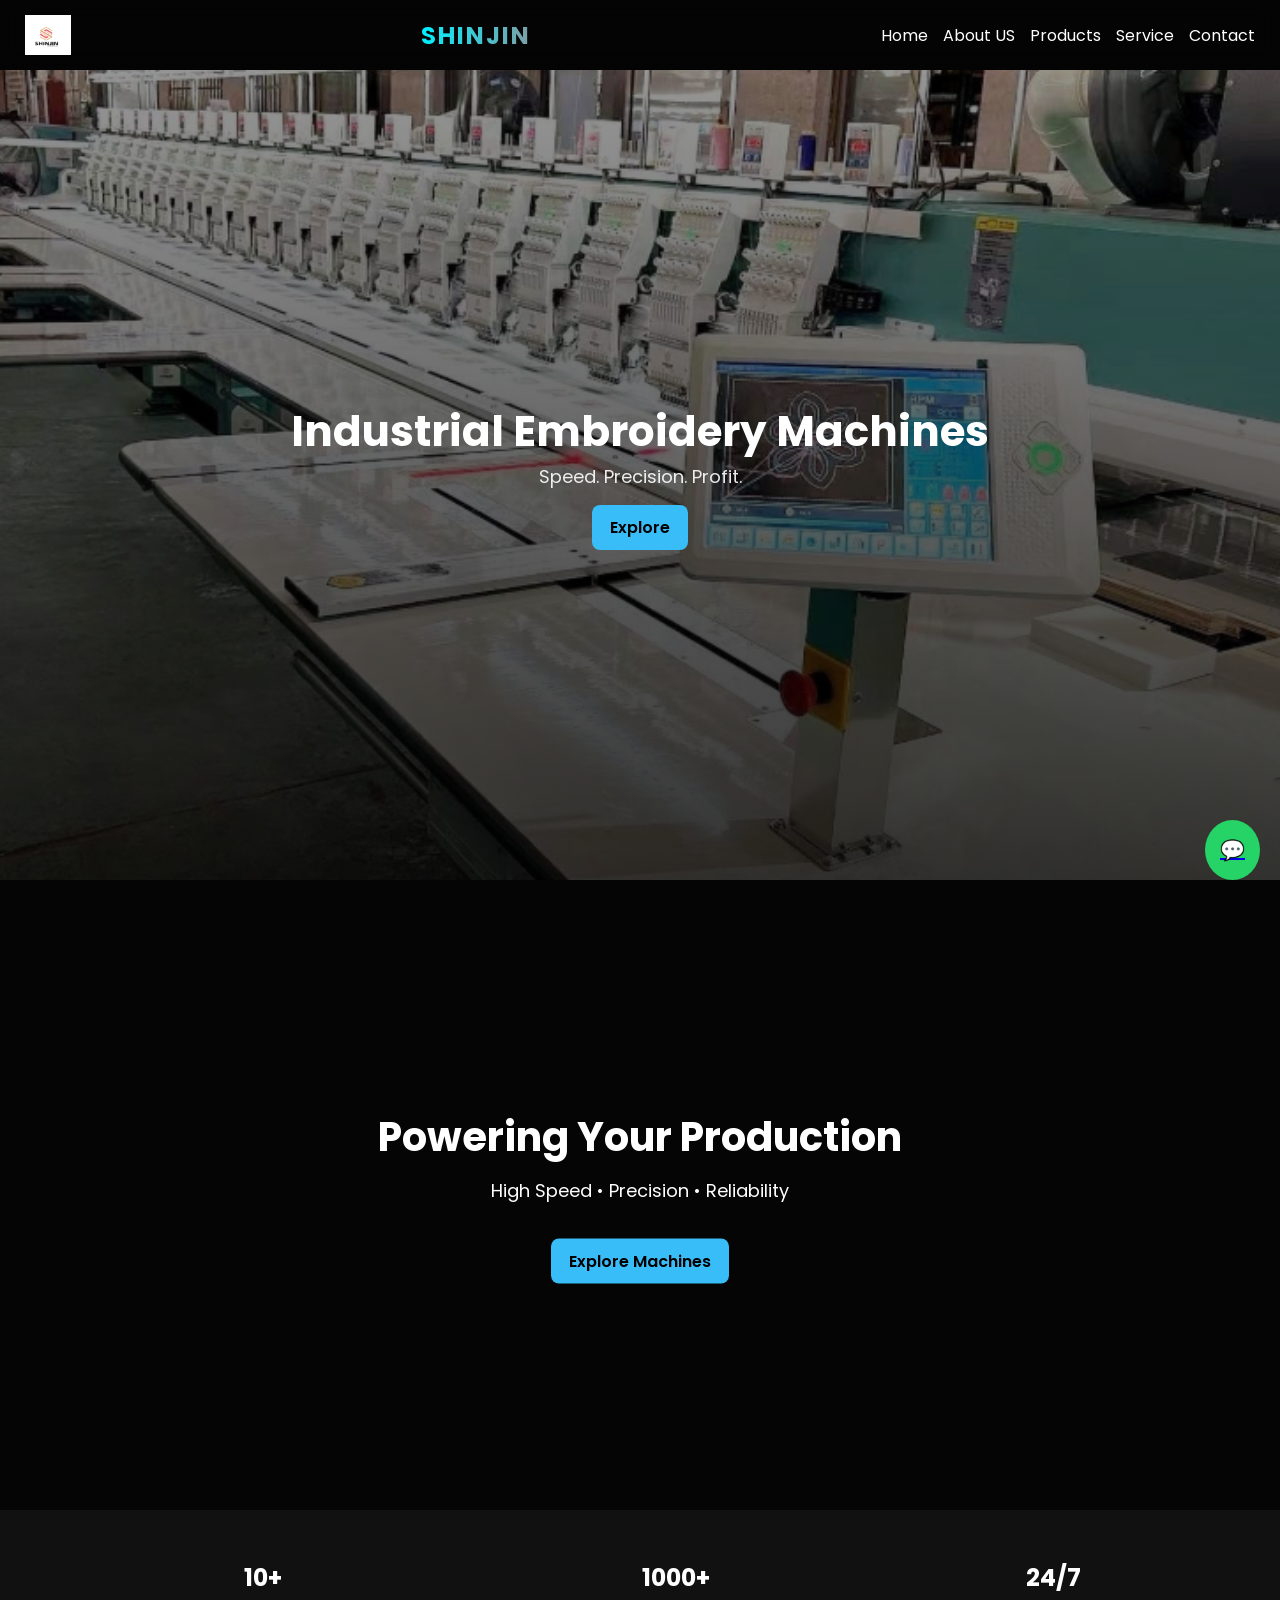
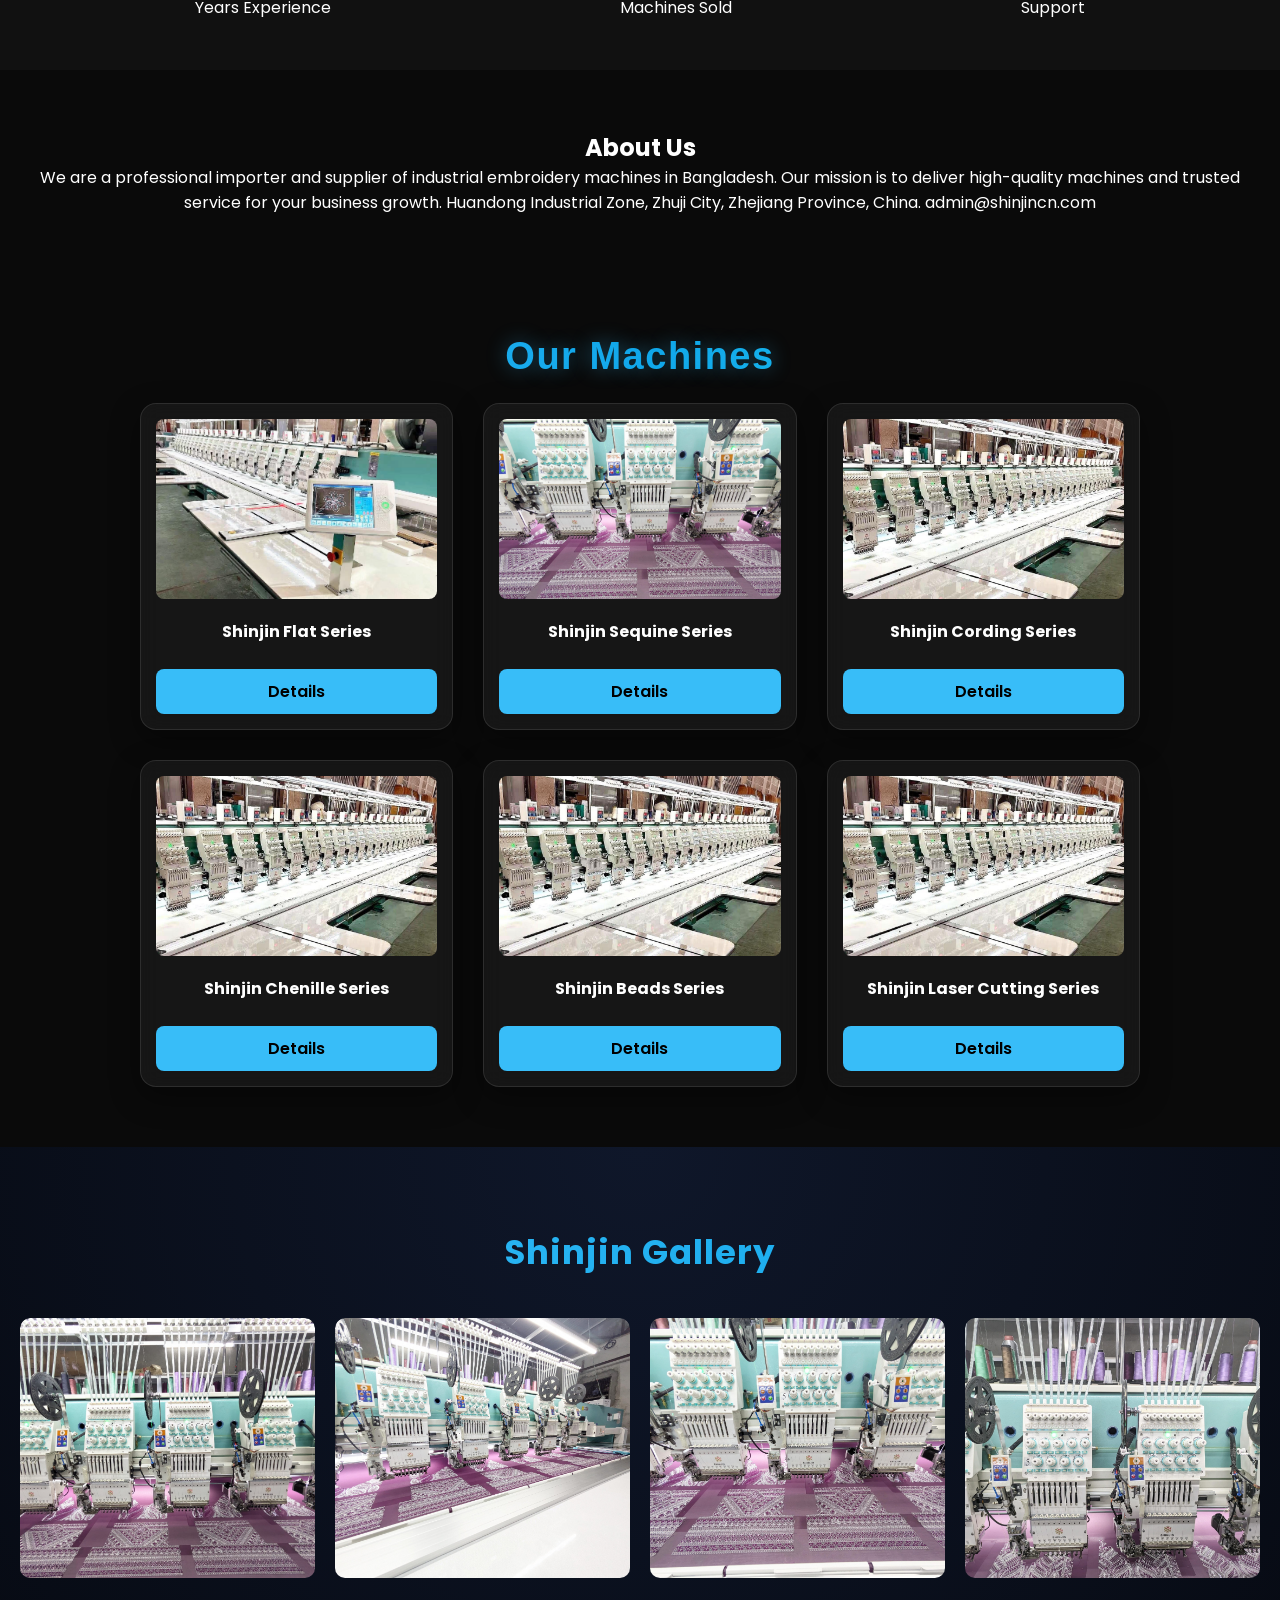
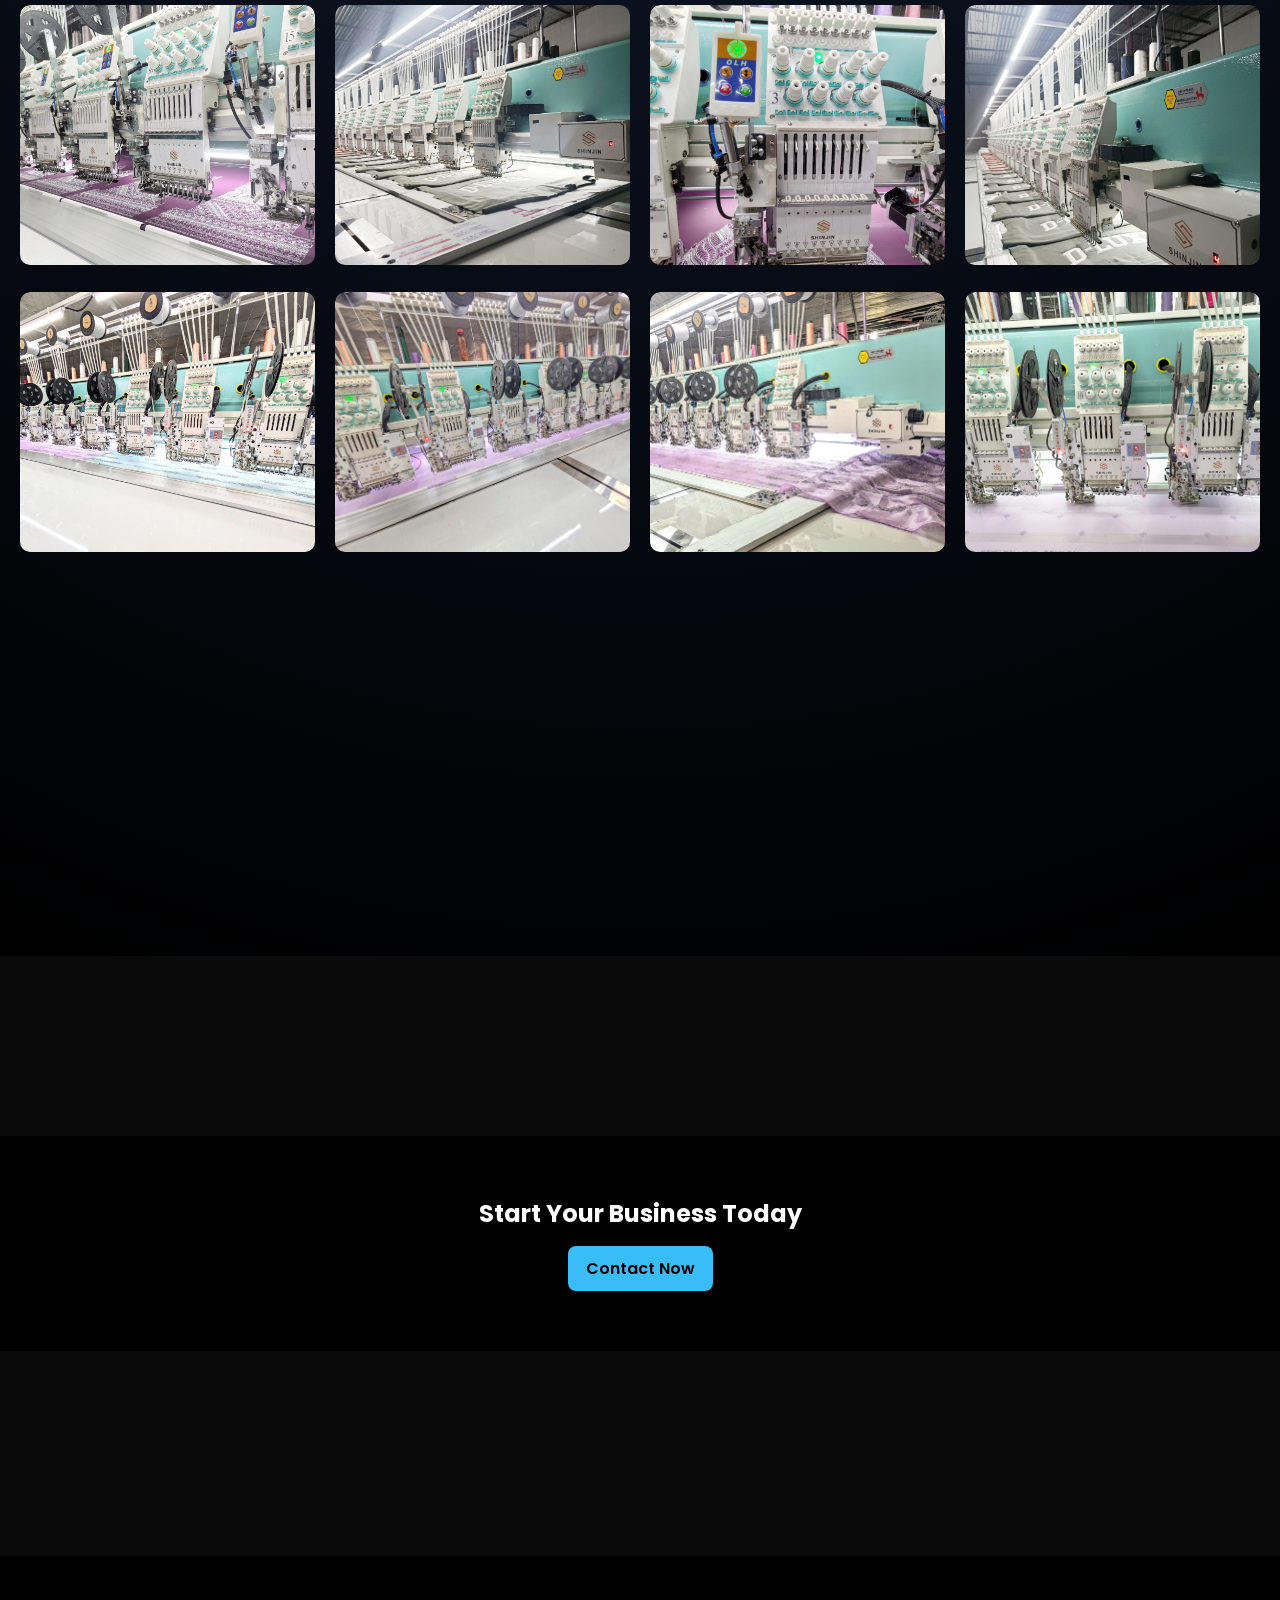
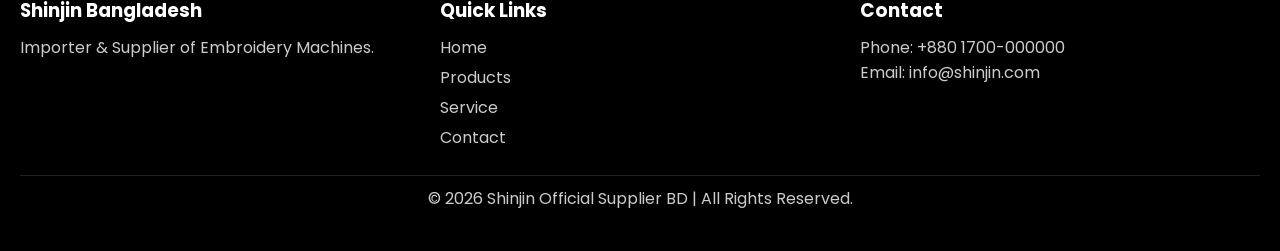
==== commit 0c9b6114: "video add bg" ====
--- a/index.html
+++ b/index.html
@@ -53,6 +53,19 @@
           <h1>Laser Machines</h1>
           <p>Cutting & Engraving</p>
         </div>
+      </div>
+    </section>
+
+    <!-- VIDEO SECTION -->
+    <section class="video-section">
+      <video autoplay muted loop playsinline class="bg-video">
+        <source src="video.mp4" type="video/mp4" />
+      </video>
+
+      <div class="video-overlay">
+        <h2>Powering Your Production</h2>
+        <p>High Speed • Precision • Reliability</p>
+        <a href="#products" class="btn">Explore Machines</a>
       </div>
     </section>
 
--- a/style.css
+++ b/style.css
@@ -37,13 +37,32 @@
 
 /* CENTER BRAND */
 .brand {
-  position: absolute;
-  left: 50%;
-  transform: translateX(-50%);
+  font-size: 24px;
   font-weight: 700;
-  font-size: 20px;
   letter-spacing: 2px;
-  color: white;
+  text-transform: uppercase;
+
+  background: linear-gradient(270deg, #00f0ff, #00ff9d, #ffd500, #ff4d4d, #00f0ff);
+  background-size: 800% 800%;
+
+  -webkit-background-clip: text;
+  -webkit-text-fill-color: transparent;
+
+  animation: gradientMove 6s ease infinite;
+}
+@keyframes gradientMove {
+  0% {
+    background-position: 0% 50%;
+  }
+  50% {
+    background-position: 100% 50%;
+  }
+  100% {
+    background-position: 0% 50%;
+  }
+}
+.brand:hover {
+  text-shadow: 0 0 10px #00f0ff, 0 0 20px #00ff9d;
 }
 
 /* NAV */
@@ -151,6 +170,69 @@
 .btn:hover {
   background: #0ea5e9;
   transform: scale(1.05);
+}
+/* VIDEO SECTION */
+.video-section {
+  position: relative;
+  width: 100%;
+  height: 70vh;
+  overflow: hidden;
+}
+
+.bg-video {
+  width: 100%;
+  height: 100%;
+  object-fit: cover;
+}
+
+/* DARK OVERLAY */
+.video-section::after {
+  content: "";
+  position: absolute;
+  top: 0;
+  left: 0;
+  width: 100%;
+  height: 100%;
+  background: rgba(0, 0, 0, 0.5);
+}
+
+/* TEXT CONTENT */
+.video-overlay {
+  position: absolute;
+  top: 50%;
+  left: 50%;
+  transform: translate(-50%, -50%);
+  text-align: center;
+  color: #fff;
+  z-index: 2;
+}
+
+.video-overlay h2 {
+  font-size: 40px;
+  margin-bottom: 10px;
+}
+
+.video-overlay p {
+  font-size: 18px;
+  margin-bottom: 20px;
+}
+.bg-video {
+  filter: brightness(0.7) contrast(1.2);
+}
+
+/* MOBILE FIX */
+@media (max-width: 768px) {
+  .video-section {
+    height: 50vh;
+  }
+
+  .video-overlay h2 {
+    font-size: 24px;
+  }
+
+  .video-overlay p {
+    font-size: 14px;
+  }
 }
 
 /* STATS */
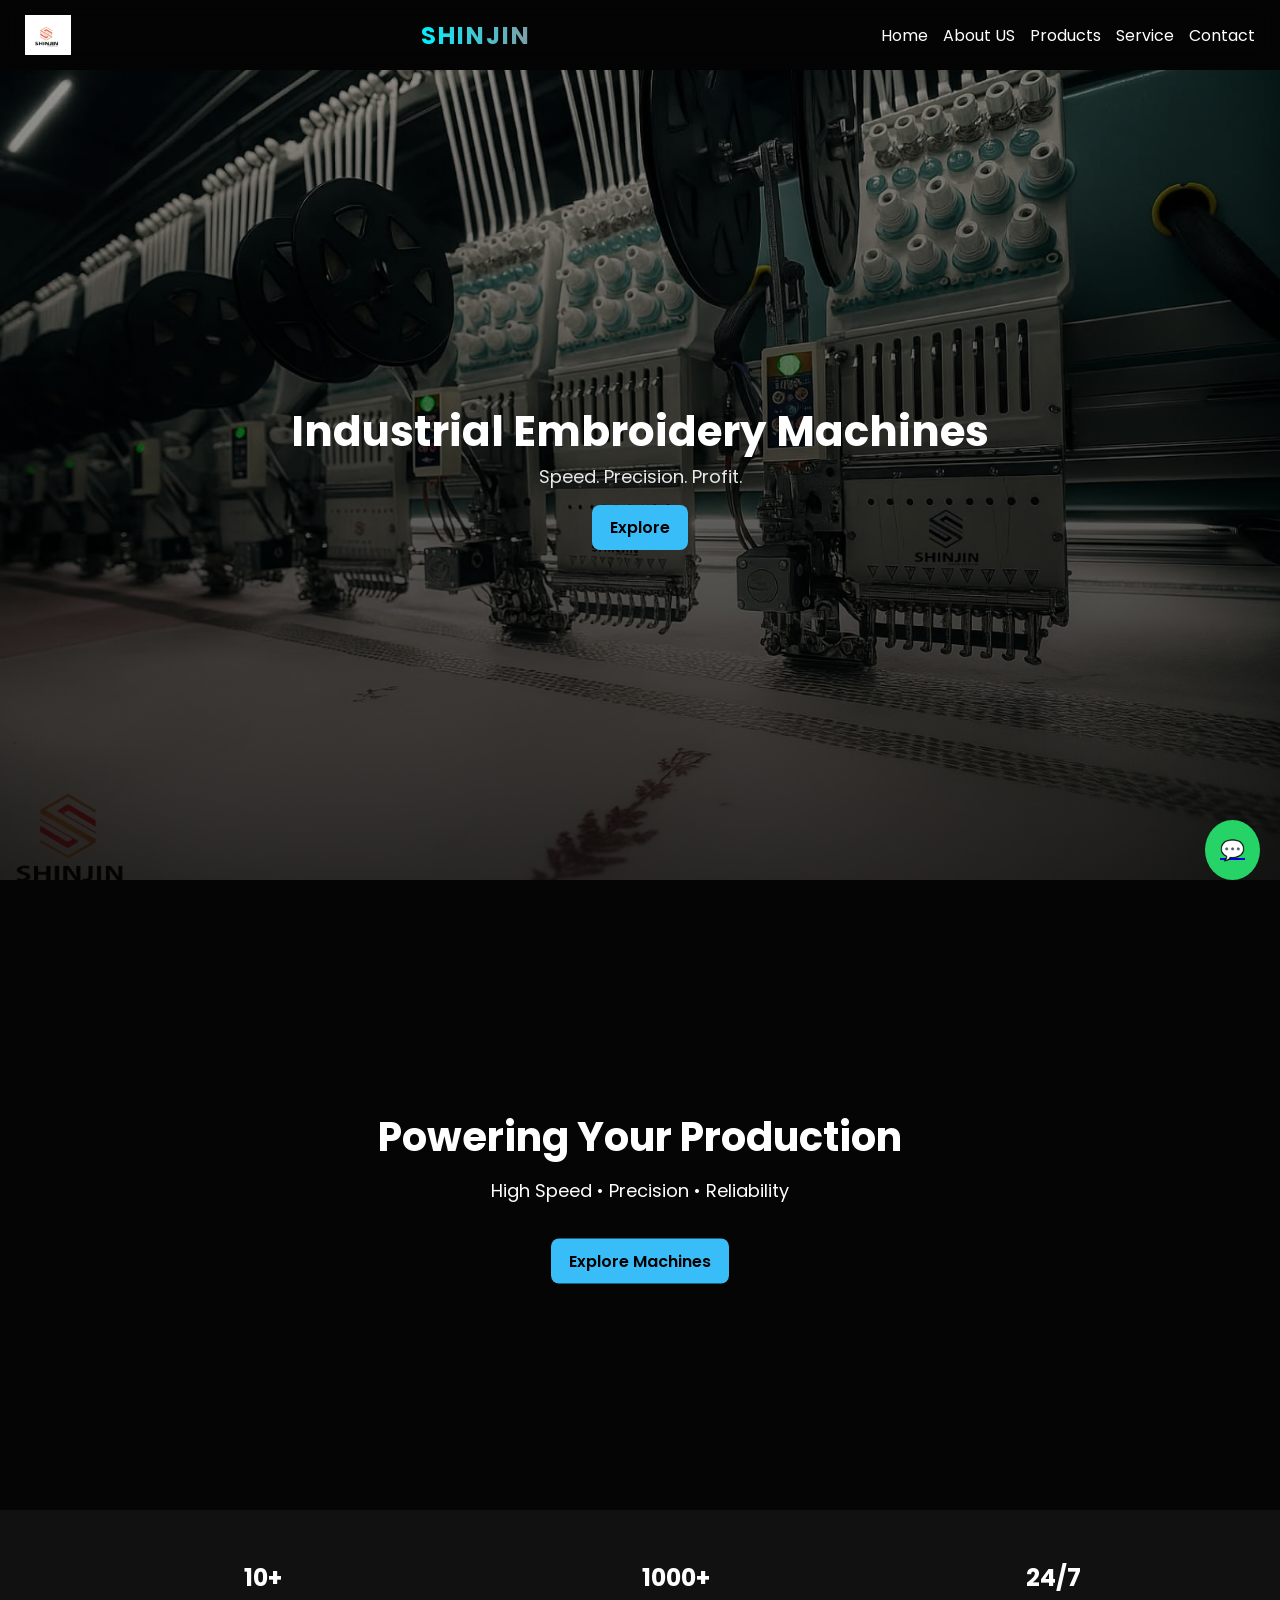
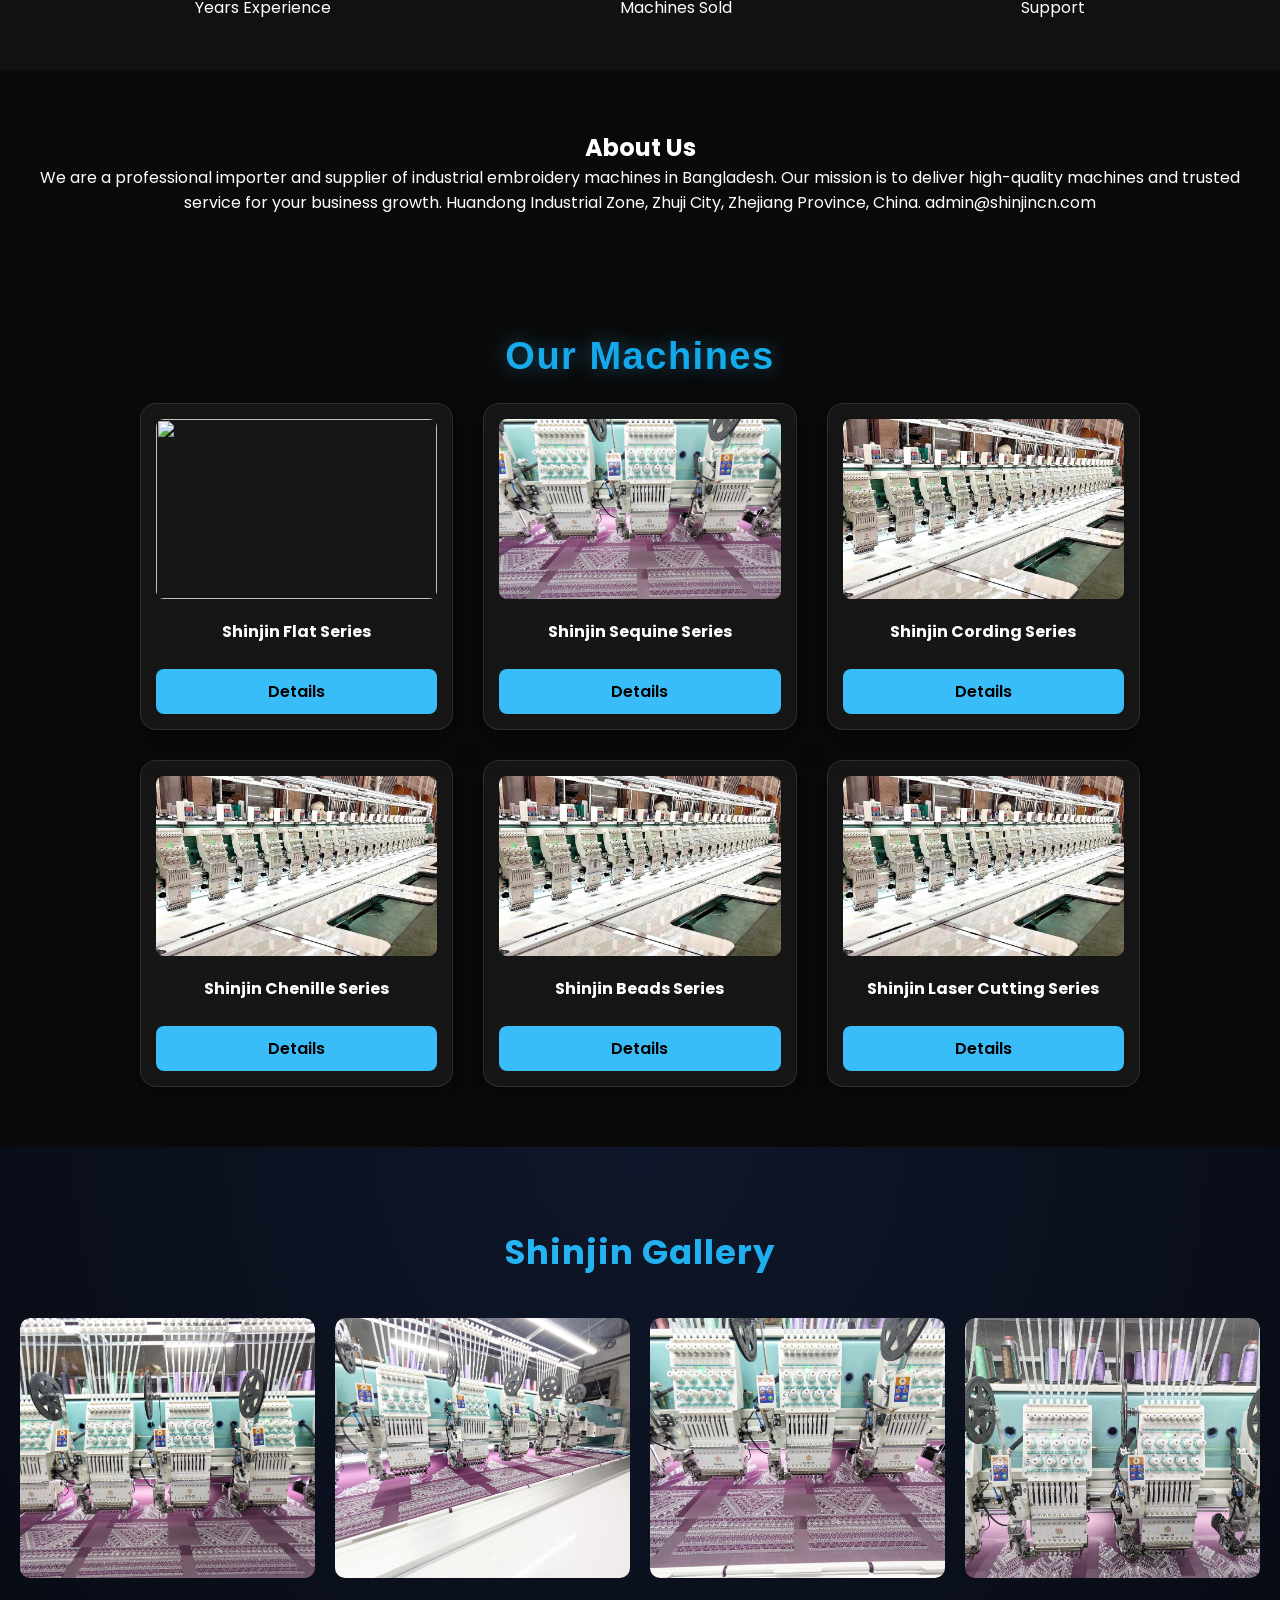
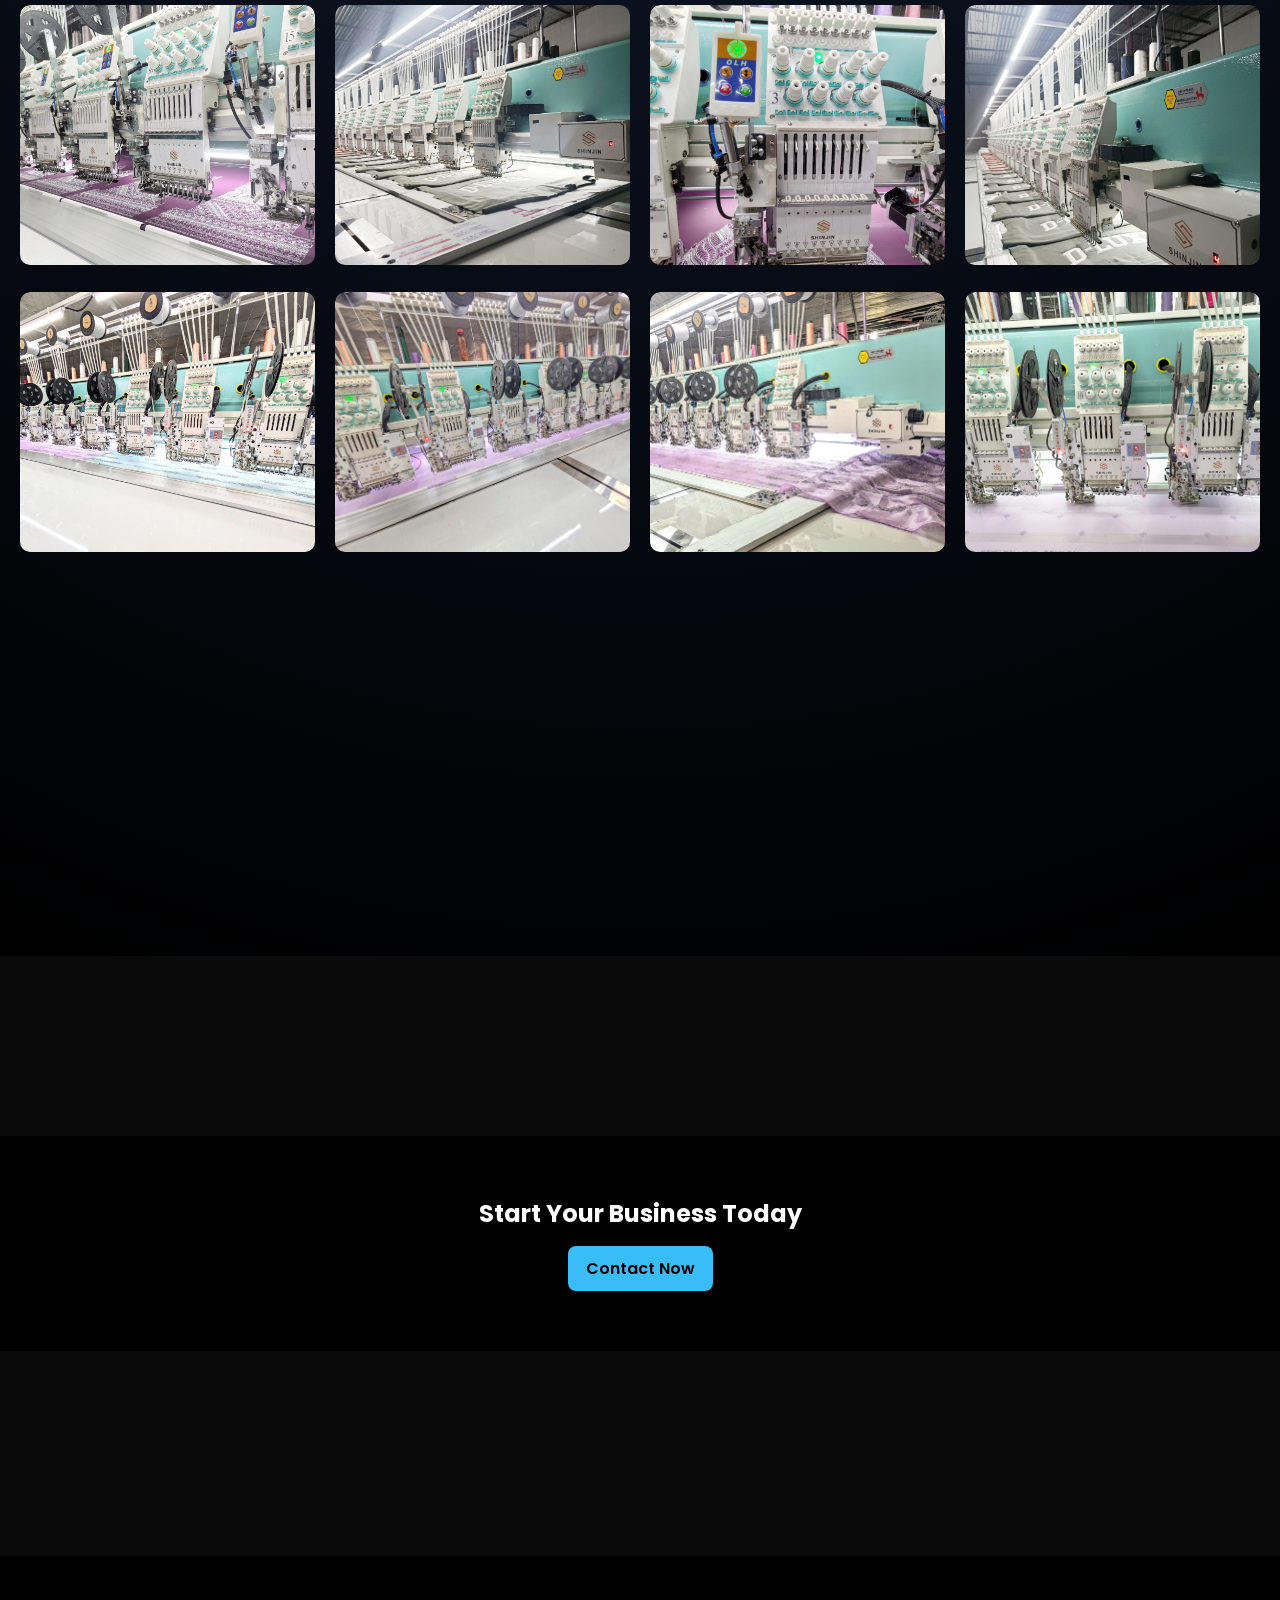
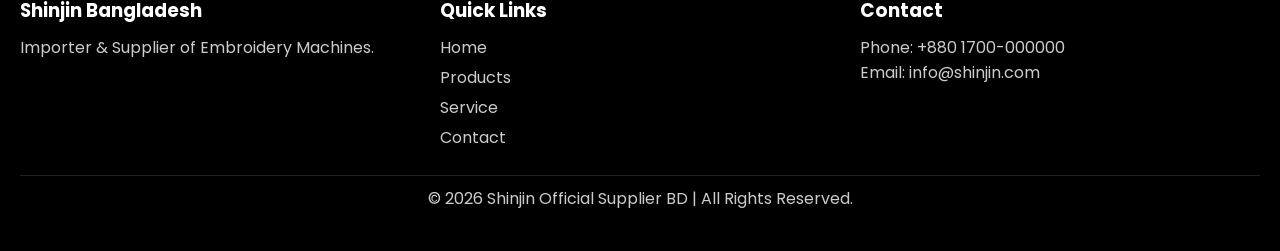
==== commit c773d9ef: "image add" ====
--- a/index.html
+++ b/index.html
@@ -33,7 +33,7 @@
 
     <!-- HERO -->
     <section class="hero">
-      <div class="slide active" style="background-image: url('machine1.png')">
+      <div class="slide active" style="background-image: url('machine1.jpeg')">
         <div class="overlay">
           <h1>Industrial Embroidery Machines</h1>
           <p>Speed. Precision. Profit.</p>
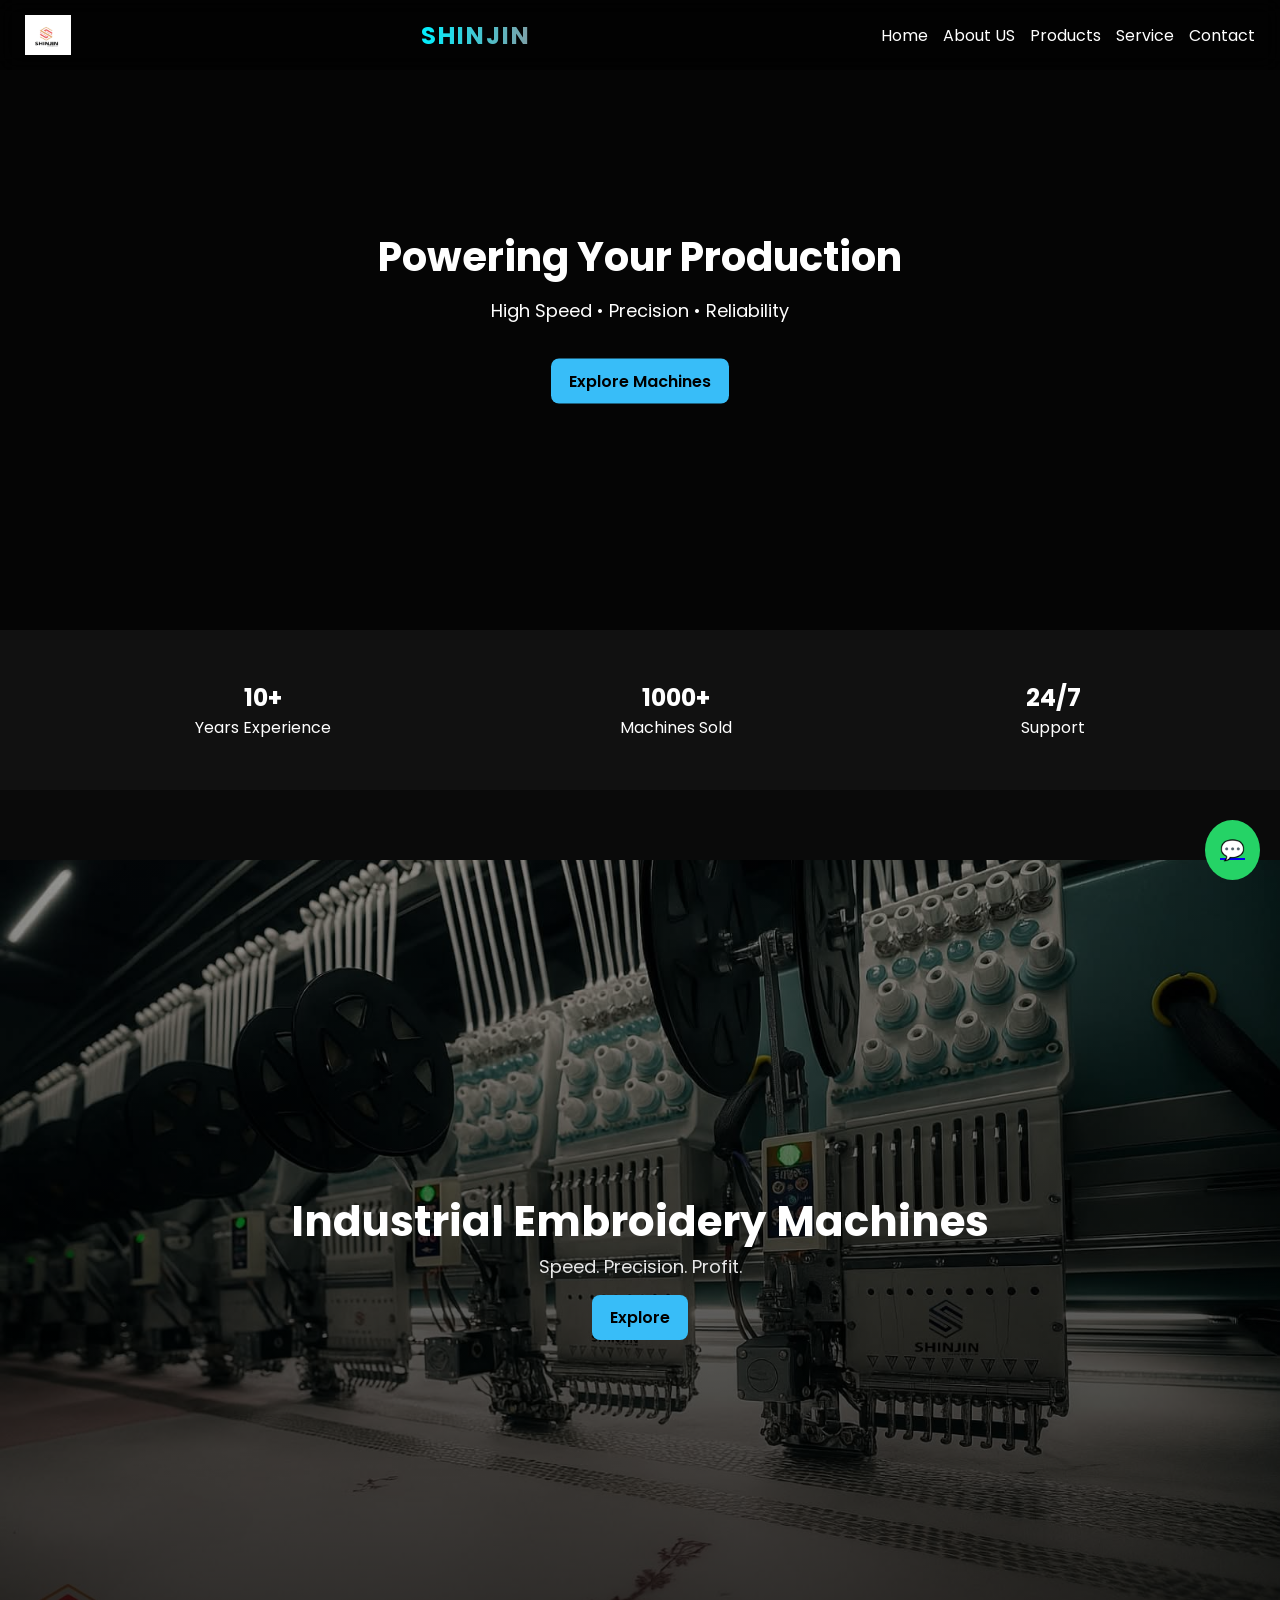
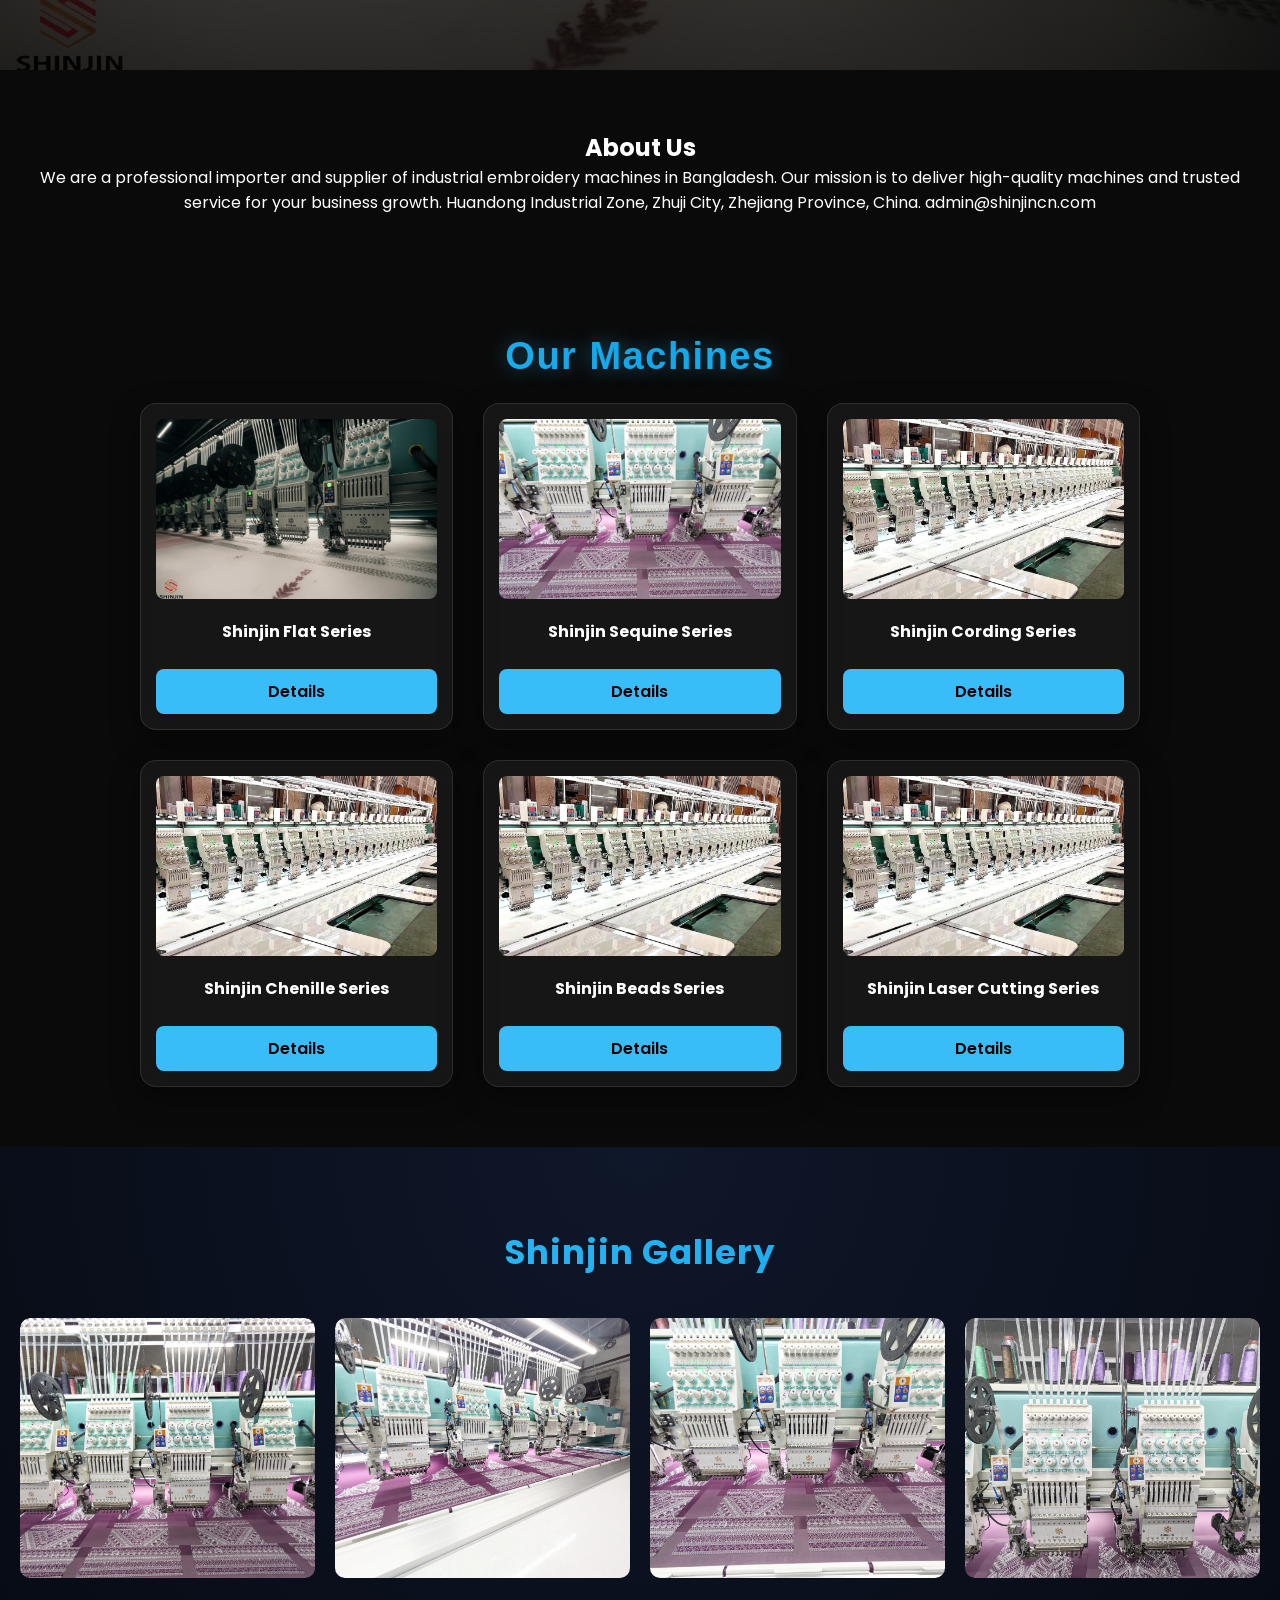
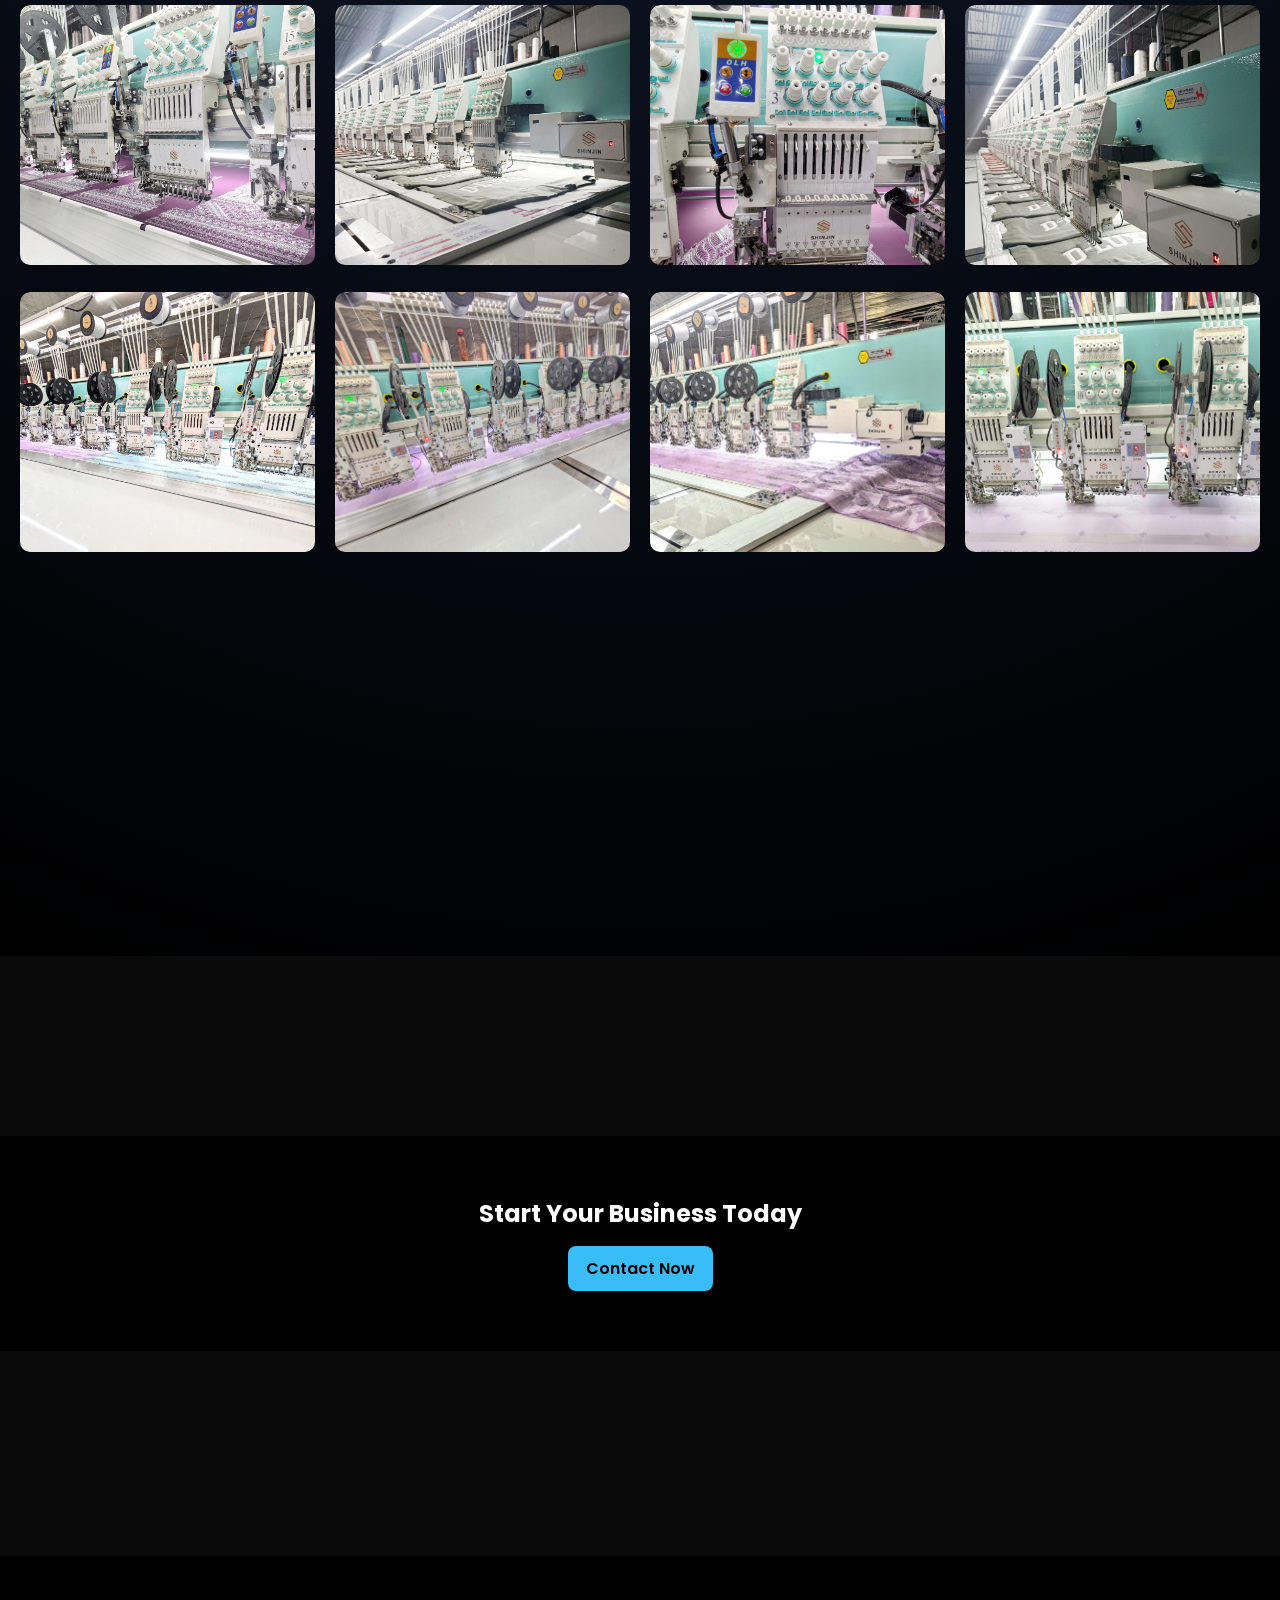
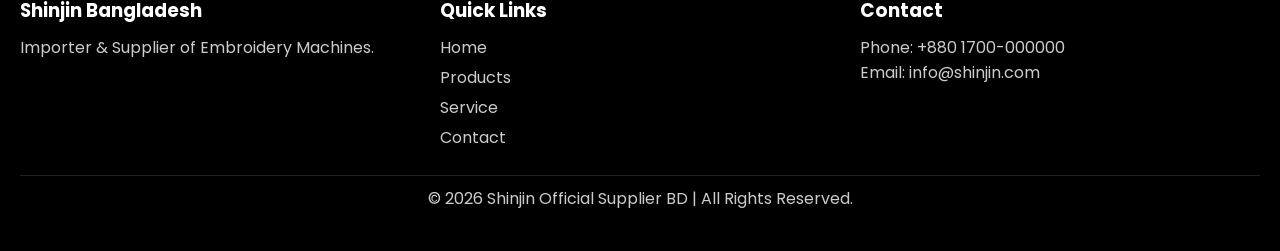
==== commit e3ee8230: "video section" ====
--- a/index.html
+++ b/index.html
@@ -31,6 +31,35 @@
       </nav>
     </header>
 
+    <!-- VIDEO SECTION -->
+    <section class="video-section">
+      <video autoplay muted loop playsinline class="bg-video">
+        <source src="video.mp4" type="video/mp4" />
+      </video>
+
+      <div class="video-overlay">
+        <h2>Powering Your Production</h2>
+        <p>High Speed • Precision • Reliability</p>
+        <a href="#products" class="btn">Explore Machines</a>
+      </div>
+    </section>
+
+    <!-- STATS -->
+    <section class="stats">
+      <div>
+        <h2>10+</h2>
+        <p>Years Experience</p>
+      </div>
+      <div>
+        <h2>1000+</h2>
+        <p>Machines Sold</p>
+      </div>
+      <div>
+        <h2>24/7</h2>
+        <p>Support</p>
+      </div>
+    </section>
+
     <!-- HERO -->
     <section class="hero">
       <div class="slide active" style="background-image: url('machine1.jpeg')">
@@ -53,35 +82,6 @@
           <h1>Laser Machines</h1>
           <p>Cutting & Engraving</p>
         </div>
-      </div>
-    </section>
-
-    <!-- VIDEO SECTION -->
-    <section class="video-section">
-      <video autoplay muted loop playsinline class="bg-video">
-        <source src="video.mp4" type="video/mp4" />
-      </video>
-
-      <div class="video-overlay">
-        <h2>Powering Your Production</h2>
-        <p>High Speed • Precision • Reliability</p>
-        <a href="#products" class="btn">Explore Machines</a>
-      </div>
-    </section>
-
-    <!-- STATS -->
-    <section class="stats">
-      <div>
-        <h2>10+</h2>
-        <p>Years Experience</p>
-      </div>
-      <div>
-        <h2>1000+</h2>
-        <p>Machines Sold</p>
-      </div>
-      <div>
-        <h2>24/7</h2>
-        <p>Support</p>
       </div>
     </section>
 
@@ -102,7 +102,7 @@
 
       <div class="grid">
         <div class="card">
-          <img src="machine1.png" />
+          <img src="machine1.jpeg" />
           <h3>Shinjin Flat Series</h3>
           <a href="product.html" class="btn">Details</a>
         </div>
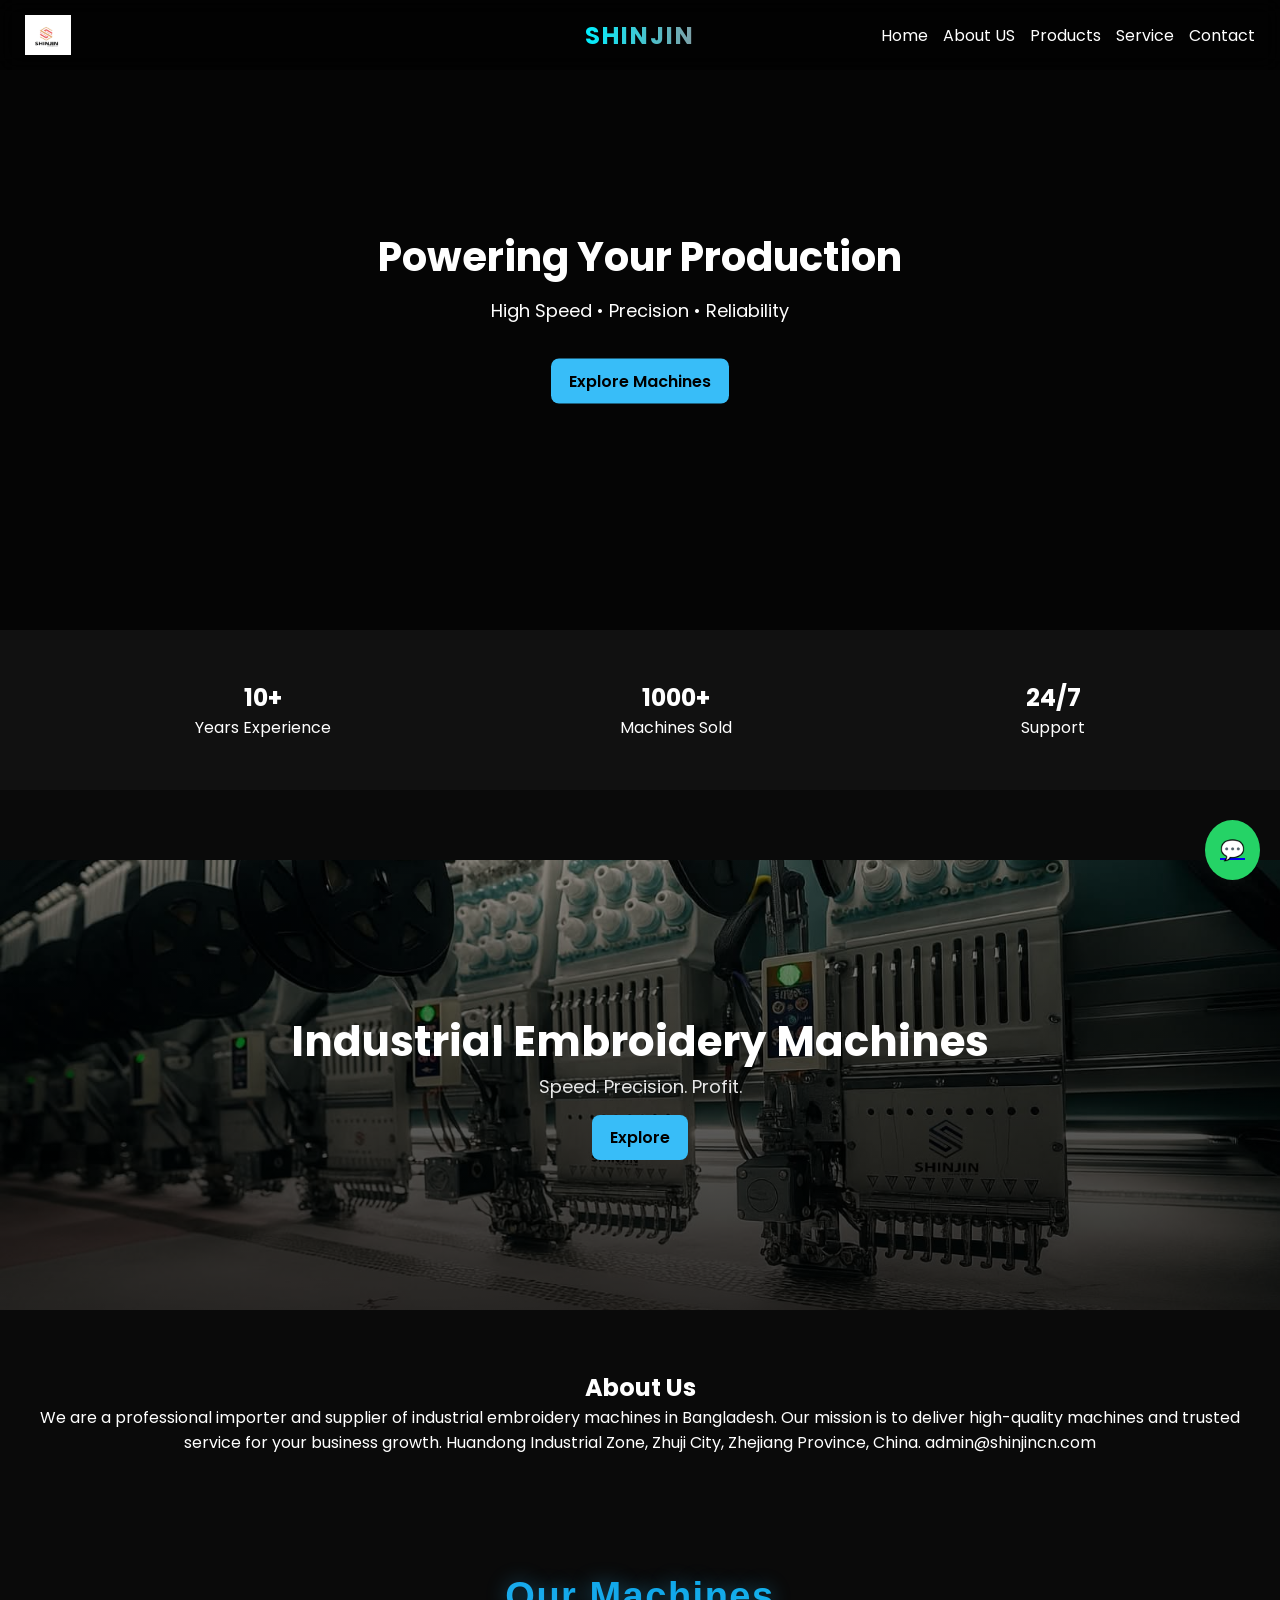
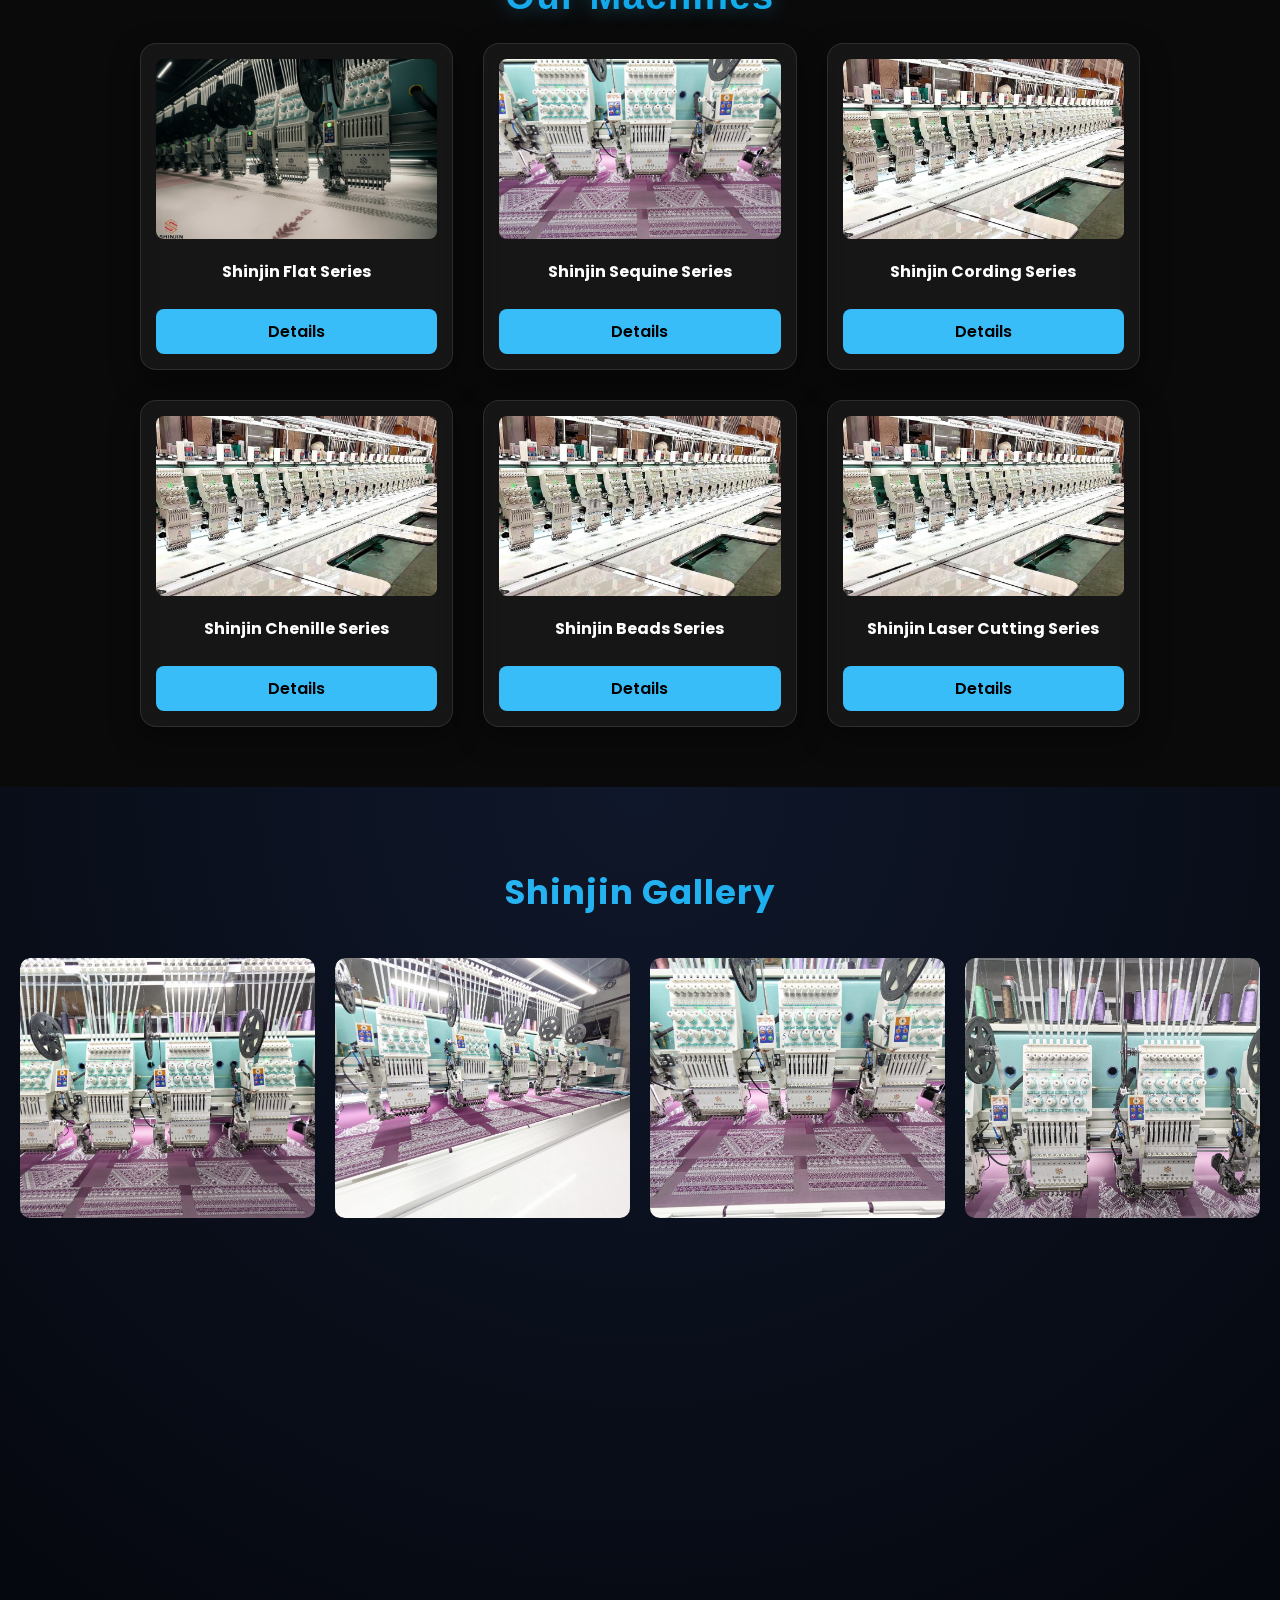
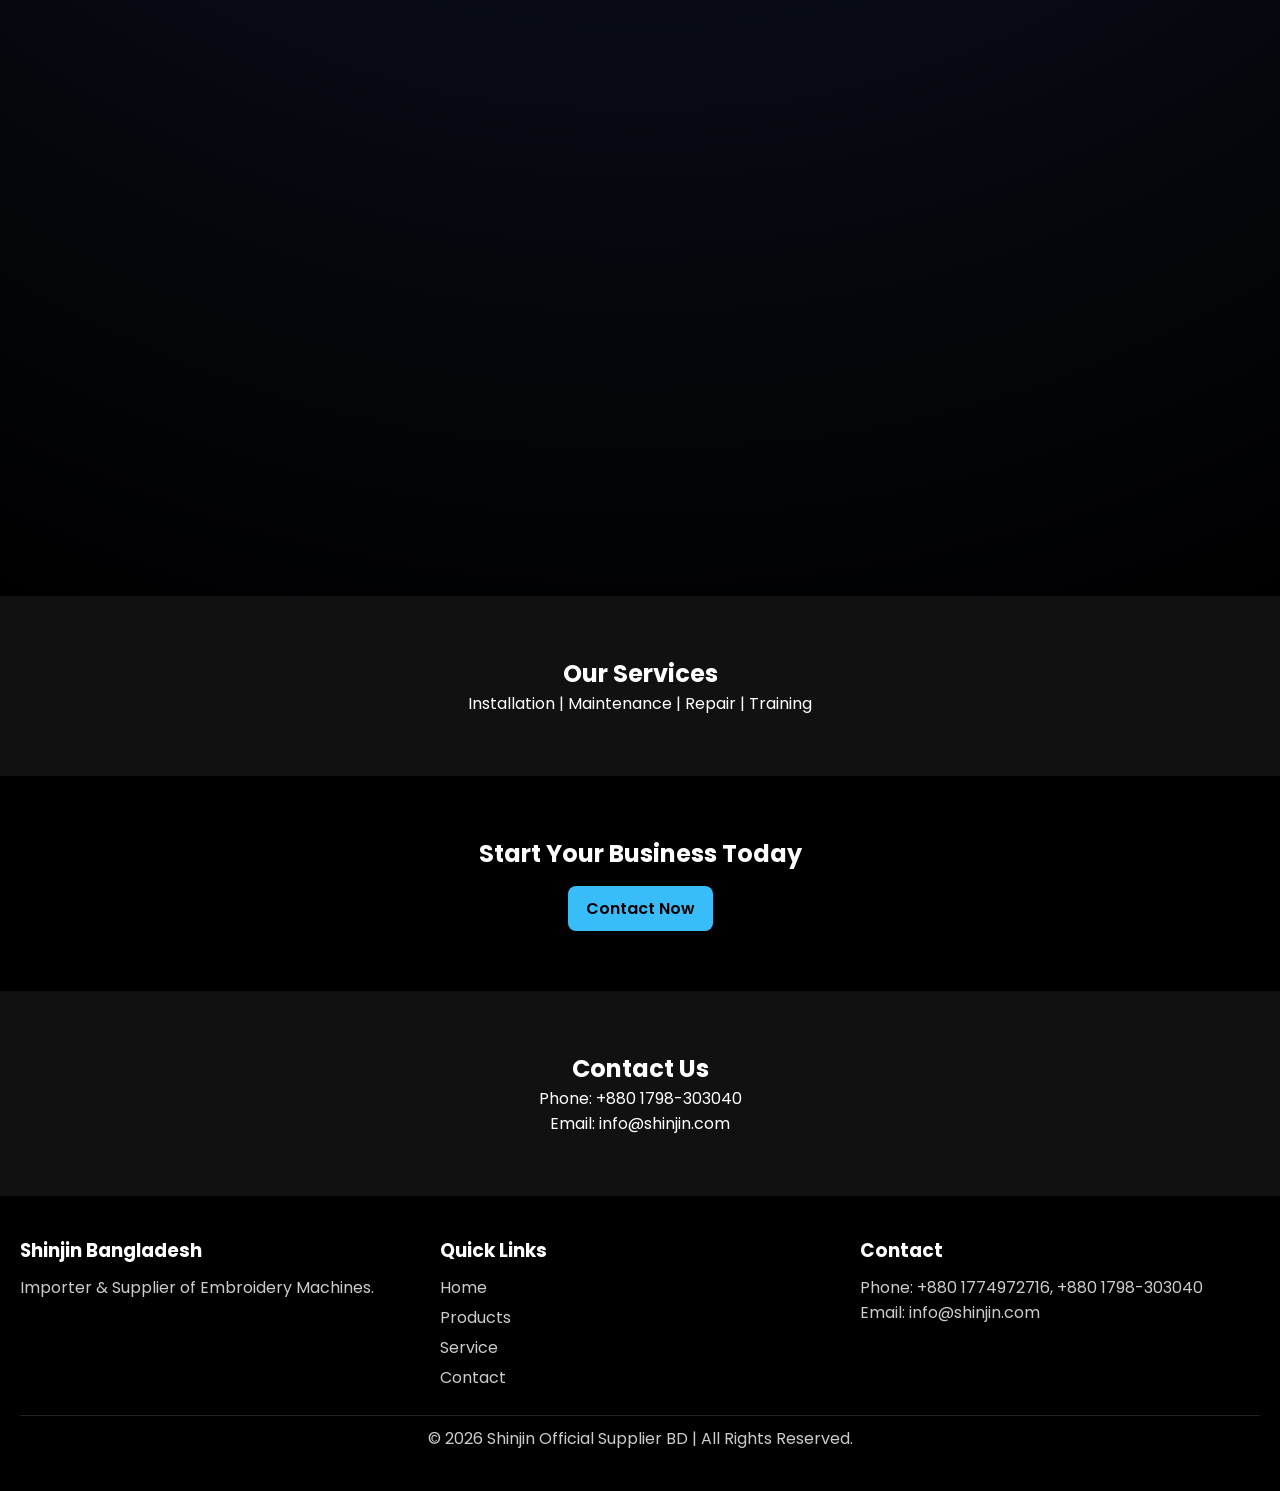
==== commit efc36e0f: "contact" ====
--- a/index.html
+++ b/index.html
@@ -205,12 +205,12 @@
     <!-- CONTACT -->
     <section id="contact" class="contact">
       <h2>Contact Us</h2>
-      <p>Phone: +880 1700-000000</p>
+      <p>Phone: +880 1798-303040</p>
       <p>Email: info@shinjin.com</p>
     </section>
 
     <!-- WHATSAPP -->
-    <a href="https://wa.me/8801700000000" class="whatsapp">💬</a>
+    <a href="https://wa.me/8801774972716" class="whatsapp">💬</a>
 
     <!-- FOOTER -->
     <footer>
@@ -230,7 +230,7 @@
 
         <div class="footer-col">
           <h3>Contact</h3>
-          <p>Phone: +880 1700-000000</p>
+          <p>Phone: +880 1774972716, +880 1798-303040</p>
           <p>Email: info@shinjin.com</p>
         </div>
       </div>
--- a/style.css
+++ b/style.css
@@ -37,6 +37,10 @@
 
 /* CENTER BRAND */
 .brand {
+  position: absolute;
+  left: 50%;
+  transform: translateX(-50%);
+
   font-size: 24px;
   font-weight: 700;
   letter-spacing: 2px;
@@ -108,7 +112,7 @@
 .hero {
   margin-top: 70px;
   position: relative;
-  height: 90vh;
+  height: 50vh;
 }
 
 .slide {
@@ -232,6 +236,10 @@
 
   .video-overlay p {
     font-size: 14px;
+  }
+  .brand {
+    position: static;
+    transform: none;
   }
 }
 
